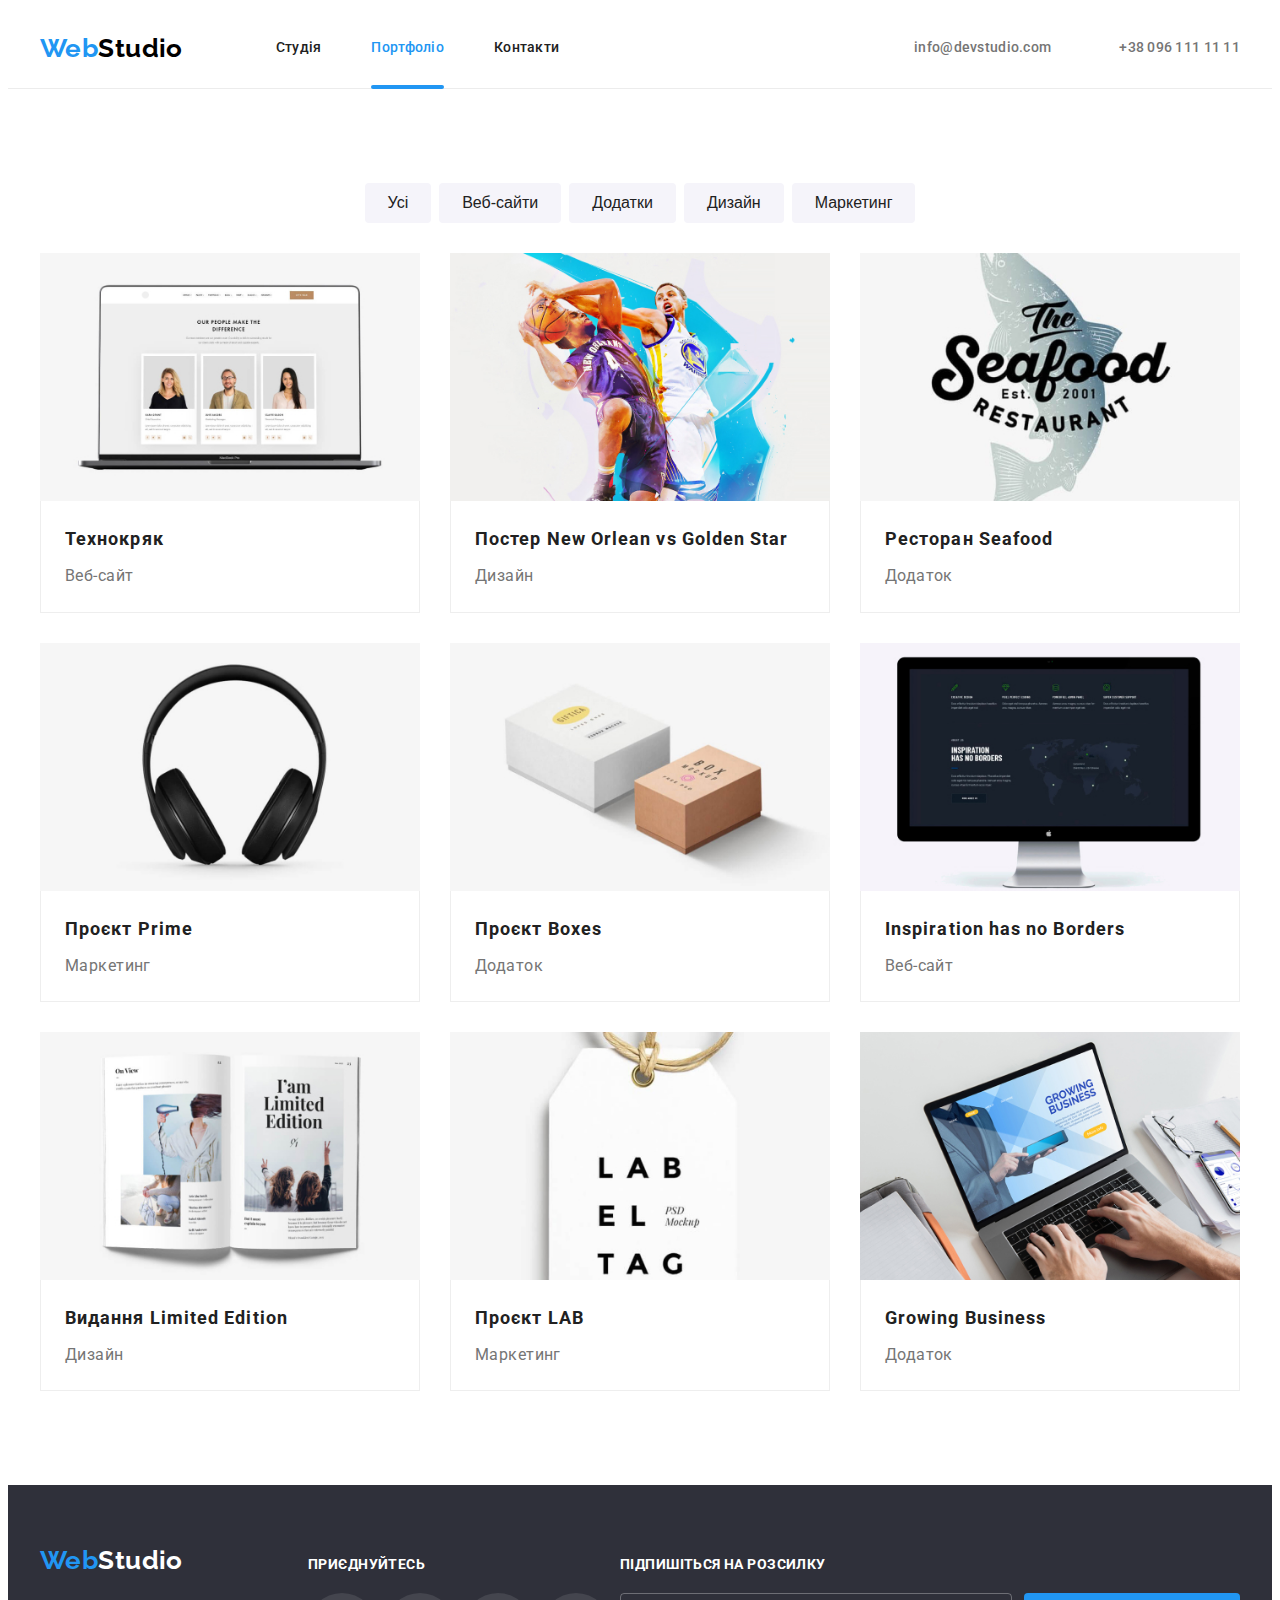
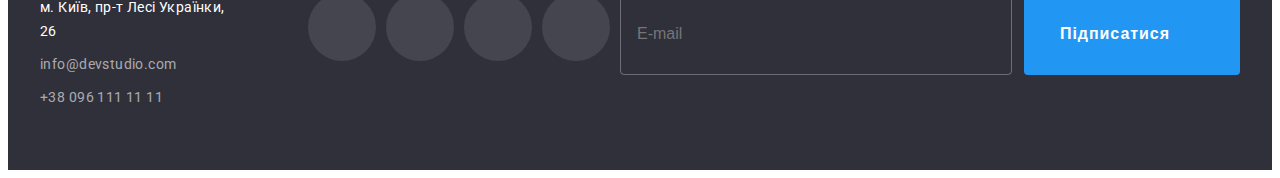
==== portfolio.html @ 8c6f10ed "09.12.22" ====
<!DOCTYPE html>
<html lang="uk">
<head>
    <meta charset="UTF-8">
    <meta http-equiv="X-UA-Compatible" content="IE=edge">
    <meta name="viewport" content="width=device-width, initial-scale=1.0">
    <title>Portfolio</title>
    <link href="https://fonts.googleapis.com/css2?family=Raleway:wght@700&family=Roboto:wght@400;500;700;900&display=swap" rel="stylesheet">
    <link rel="stylesheet" href="https://cdnjs.cloudflare.com/ajax/libs/modern-normalize/1.1.0/modern-normalize.min.css" integrity="sha512-wpPYUAdjBVSE4KJnH1VR1HeZfpl1ub8YT/NKx4PuQ5NmX2tKuGu6U/JRp5y+Y8XG2tV+wKQpNHVUX03MfMFn9Q==" crossorigin="anonymous" referrerpolicy="no-referrer"/>
    <link rel="stylesheet" href="./css/main.min.css">
</head>
<body>

    <!-- header -->

    <header class="page-header">
        <div class="container">
          <nav class="site-nav">
              <a href="./index.html" class="logo">Web<span class="logo--black">Studio</span></a>
              <button class="menu-button" 
              data-menu-button>
                  <svg
                  width="40"
                  height="40"
                  aria-label="Перемикач мобільного меню">
              
                      <use class="icon-close" href="./images/icons.svg#icon-menu-close"></use>
                      <use class="icon-menu" href="./images/icons.svg#icon-menu"></use>
                  </svg>
              </button>
              <div class="menu" data-menu>
                  <ul class="site-nav__list">
                      <li class="site-nav__item"><a href="./index.html" class="site-nav__link">Студія</a></li>
                      <li class="site-nav__item"><a href="./portfolio.html" class="site-nav__link site-nav__link--current">Портфоліо</a></li>
                      <li class="site-nav__item"><a href="" class="site-nav__link">Контакти</a></li>
                  </ul>
          
                  <ul class="contacts">
                      <li class="contacts__item">
                          <a href="tel:+380961111111" class="contacts__link contacts__link--tel">
                              <svg class="contacts__icon" width="10" height="16">
                                  <use href="./images/icons.svg#icon-smartphone"></use>
                              </svg>+38 096 111 11 11</a></li>
                      <li class="contacts__item">
                          <a href="mailto:info@devstudio.com" class="contacts__link contacts__link--smaller-font">
                              <svg class="contacts__icon" width="16" height="12">
                                  <use href="./images/icons.svg#icon-envelope"></use>
                          </svg>info@devstudio.com</a></li>
                  </ul>
      
                  <ul class="menu-socials">
                      <li class="menu-socials__item"><a href="" class="menu-socials__link">Instagram</a><span class="line">|</span></li>
                      <li class="menu-socials__item"><a href="" class="menu-socials__link">Twitter</a><span class="line">|</span></li>
                      <li class="menu-socials__item"><a href="" class="menu-socials__link">Facebook</a><span class="line">|</span></li>
                      <li class="menu-socials__item"><a href="" class="menu-socials__link">Linkedin</a></li>
                  </ul>
              </div>
          </nav>
        </div>
      </header>

     <main>

        <!-- portfolio -->

        <section class="section">

           <div class="container">
            <h1 class="section__title section__title--visually-hidden">Портфоліо</h1>

            <ul class="filter-button__list">
                <li class="filter-button__item"><button type="button" class="filter-button">Усі</button></li>
                <li class="filter-button__item"><button type="button" class="filter-button">Веб-сайти</button></li>
                <li class="filter-button__item"><button type="button" class="filter-button">Додатки</button></li>
                <li class="filter-button__item"><button type="button" class="filter-button">Дизайн</button></li>
                <li class="filter-button__item"><button type="button" class="filter-button">Маркетинг</button></li>
            </ul>

            <ul class="project">
                <li class="project__item">
                    <a href="" class="project__link">
                        <div class="project__thumb">
                            <img 
                            srcset="
                            ./images/Projects/img_354-1.jpg 354w, 
                            ./images/Projects/img_370-1.jpg 370w, 
                            ./images/Projects/img_450-1.jpg 450w, 
                            ./images/Projects/img_708-1.jpg 708w,
                            ./images/Projects/img_740-1.jpg 740w, 
                            ./images/Projects/img_900-1.jpg 900w"
                            src="./images/Projects/img_450-1.jpg" 
                            alt="Веб-сайт Технокряк" 
                            sizes="(min-width: 1200px) 33vw, (min-width: 768px) 50vw, 100vw">
                            <div class="project__overlay">
                                <p class="project__desk">Ресурс пропонує комплексні пропозиції з різним рівнем функціоналу та сервісів. Все це дозволить відвідувачу отримати вичерпні відомості про компанію чи приватну особу.
                                </p>
                            </div>
                        </div>                        
                        <div class="project__name">
                            <h2 class="project__title">Технокряк</h2>
                            <p class="project__text">Веб-сайт</p>
                        </div>
                    </a>                
                </li>
                <li class="project__item">
                    <a href="" class="project__link">
                        <div class="project__thumb">
                            <img srcset="
                            ./images/Projects/img_354-2.jpg 354w, 
                            ./images/Projects/img_370-2.jpg 370w, 
                            ./images/Projects/img_450-2.jpg 450w, 
                            ./images/Projects/img_708-2.jpg 708w,
                            ./images/Projects/img_740-2.jpg 740w, 
                            ./images/Projects/img_900-2.jpg 900w"
                            src="./images/Projects/img_450-2.jpg" 
                            alt="Постер New Orlean vs Golden Star" 
                            sizes="(min-width: 1200px) 33vw, (min-width: 768px) 50vw, 100vw">
                            <div class="project__overlay">
                                <p class="project__desk">Ресурс пропонує комплексні пропозиції з різним рівнем функціоналу та сервісів. Все це дозволить відвідувачу отримати вичерпні відомості про компанію чи приватну особу.
                                </p>
                            </div>
                        </div>
                        <div class="project__name">
                            <h2 class="project__title">Постер New Orlean vs Golden Star</h2>
                            <p class="project__text">Дизайн</p>
                        </div>
                    </a>                
                </li>    
                <li class="project__item">
                    <a href="" class="project__link">
                        <div class="project__thumb">
                            <img 
                            srcset="
                            ./images/Projects/img_354-3.jpg 354w, 
                            ./images/Projects/img_370-3.jpg 370w, 
                            ./images/Projects/img_450-3.jpg 450w, 
                            ./images/Projects/img_708-3.jpg 708w,
                            ./images/Projects/img_740-3.jpg 740w, 
                            ./images/Projects/img_900-3.jpg 900w"
                            src="./images/Projects/img_450-3.jpg" 
                            alt="Логотип ресторану Seafood"
                            sizes="(min-width: 1200px) 33vw, (min-width: 768px) 50vw, 100vw">
                            <div class="project__overlay">
                                <p class="project__desk">Ресурс пропонує комплексні пропозиції з різним рівнем функціоналу та сервісів. Все це дозволить відвідувачу отримати вичерпні відомості про компанію чи приватну особу.
                                </p>
                            </div>
                        </div>
                        <div class="project__name">
                            <h2 class="project__title">Ресторан Seafood</h2>
                            <p class="project__text">Додаток</p> 
                        </div>
                    </a>               
                </li>    
                <li class="project__item">
                    <a href="" class="project__link">
                        <div class="project__thumb">
                            <img srcset="
                            ./images/Projects/img_354-4.jpg 354w, 
                            ./images/Projects/img_370-4.jpg 370w, 
                            ./images/Projects/img_450-4.jpg 450w, 
                            ./images/Projects/img_708-4.jpg 708w,
                            ./images/Projects/img_740-4.jpg 740w, 
                            ./images/Projects/img_900-4.jpg 900w"
                            src="./images/Projects/img_450-4.jpg" 
                            alt="Навушники" 
                            sizes="(min-width: 1200px) 33vw, (min-width: 768px) 50vw, 100vw">
                            <div class="project__overlay">
                                <p class="project__desk">Ресурс пропонує комплексні пропозиції з різним рівнем функціоналу та сервісів. Все це дозволить відвідувачу отримати вичерпні відомості про компанію чи приватну особу.
                                </p>
                            </div>
                        </div>
                        <div class="project__name">
                            <h2 class="project__title">Проєкт Prime</h2>
                            <p class="project__text">Маркетинг</p> 
                        </div> 
                    </a>              
                </li>    
                <li class="project__item">
                    <a href="" class="project__link">
                        <div class="project__thumb">
                            <img srcset="
                            ./images/Projects/img_354-5.jpg 354w, 
                            ./images/Projects/img_370-5.jpg 370w, 
                            ./images/Projects/img_450-5.jpg 450w, 
                            ./images/Projects/img_708-5.jpg 708w,
                            ./images/Projects/img_740-5.jpg 740w, 
                            ./images/Projects/img_900-5.jpg 900w"
                            src="./images/Projects/img_450-5.jpg" 
                            alt="Коробки" 
                            sizes="(min-width: 1200px) 33vw, (min-width: 768px) 50vw, 100vw">
                            <div class="project__overlay">
                                <p class="project__desk">Ресурс пропонує комплексні пропозиції з різним рівнем функціоналу та сервісів. Все це дозволить відвідувачу отримати вичерпні відомості про компанію чи приватну особу.
                                </p>
                            </div>
                        </div>
                        <div class="project__name">
                            <h2 class="project__title">Проєкт Boxes</h2>
                            <p class="project__text">Додаток</p>
                        </div>
                    </a>                
                </li>    
                <li class="project__item">
                    <a href="" class="project__link">
                        <div class="project__thumb">
                            <img srcset="
                            ./images/Projects/img_354-6.jpg 354w, 
                            ./images/Projects/img_370-6.jpg 370w, 
                            ./images/Projects/img_450-6.jpg 450w, 
                            ./images/Projects/img_708-6.jpg 708w,
                            ./images/Projects/img_740-6.jpg 740w, 
                            ./images/Projects/img_900-6.jpg 900w"
                            src="./images/Projects/img_450-6.jpg" 
                            alt="Веб-сайт Inspiration has no Borders" 
                            sizes="(min-width: 1200px) 33vw, (min-width: 768px) 50vw, 100vw">
                            <div class="project__overlay">
                                <p class="project__desk">Ресурс пропонує комплексні пропозиції з різним рівнем функціоналу та сервісів. Все це дозволить відвідувачу отримати вичерпні відомості про компанію чи приватну особу.
                                </p>
                            </div>
                        </div>
                        <div class="project__name">
                            <h2 class="project__title">Inspiration has no Borders</h2>
                            <p class="project__text">Веб-сайт</p>
                        </div>
                    </a>                
                </li>    
                <li class="project__item">
                    <a href="" class="project__link">
                        <div class="project__thumb">
                            <img srcset="
                            ./images/Projects/img_354-7.jpg 354w, 
                            ./images/Projects/img_370-7.jpg 370w, 
                            ./images/Projects/img_450-7.jpg 450w, 
                            ./images/Projects/img_708-7.jpg 708w,
                            ./images/Projects/img_740-7.jpg 740w, 
                            ./images/Projects/img_900-7.jpg 900w"
                            src="./images/Projects/img_450-7.jpg" 
                            alt="Відкритий журнал" 
                            sizes="(min-width: 1200px) 33vw, (min-width: 768px) 50vw, 100vw">
                            <div class="project__overlay">
                                <p class="project__desk">Ресурс пропонує комплексні пропозиції з різним рівнем функціоналу та сервісів. Все це дозволить відвідувачу отримати вичерпні відомості про компанію чи приватну особу.
                                </p>
                            </div>
                        </div>
                        <div class="project__name">
                            <h2 class="project__title">Видання Limited Edition</h2>
                            <p class="project__text">Дизайн</p> 
                        </div>
                    </a>               
                </li>    
                <li class="project__item">
                    <a href="" class="project__link">
                        <div class="project__thumb">
                            <img srcset="
                            ./images/Projects/img_354-8.jpg 354w, 
                            ./images/Projects/img_370-8.jpg 370w, 
                            ./images/Projects/img_450-8.jpg 450w, 
                            ./images/Projects/img_708-8.jpg 708w,
                            ./images/Projects/img_740-8.jpg 740w, 
                            ./images/Projects/img_900-8.jpg 900w"
                            src="./images/Projects/img_450-8.jpg" 
                            alt="Проєкт LAB" 
                            sizes="(min-width: 1200px) 33vw, (min-width: 768px) 50vw, 100vw">
                            <div class="project__overlay">
                                <p class="project__desk">Ресурс пропонує комплексні пропозиції з різним рівнем функціоналу та сервісів. Все це дозволить відвідувачу отримати вичерпні відомості про компанію чи приватну особу.
                                </p>
                            </div>
                        </div>
                        <div class="project__name">
                            <h2 class="project__title">Проєкт LAB</h2>
                            <p class="project__text">Маркетинг</p> 
                        </div>
                    </a>                
                </li>    
                <li class="project__item">
                    <a href="" class="project__link">
                        <div class="project__thumb">
                            <img srcset="
                            ./images/Projects/img_354-9.jpg 354w, 
                            ./images/Projects/img_370-9.jpg 370w, 
                            ./images/Projects/img_450-9.jpg 450w, 
                            ./images/Projects/img_708-9.jpg 708w,
                            ./images/Projects/img_740-9.jpg 740w, 
                            ./images/Projects/img_900-9.jpg 900w"
                            src="./images/Projects/img_450-9.jpg" 
                            alt="Додаток Growing Business" 
                            sizes="(min-width: 1200px) 33vw, (min-width: 768px) 50vw, 100vw">
                            <div class="project__overlay">
                                <p class="project__desk">Ресурс пропонує комплексні пропозиції з різним рівнем функціоналу та сервісів. Все це дозволить відвідувачу отримати вичерпні відомості про компанію чи приватну особу.
                                </p>
                            </div>
                        </div>
                        <div class="project__name">
                            <h2 class="project__title">Growing Business</h2>
                            <p class="project__text">Додаток</p>
                        </div>
                    </a>                
                </li>        
                </ul>
           </div>

        </section>

     </main>

     <!-- footer -->

     <footer class="page-footer">
        <div class="container container__footer">
       <div class="page-footer__wrap">
        <div>
            <a href="./index.html" class="logo">Web<span class="logo--white">Studio</span></a>
            <address class="address">
                <ul>
                    <li><a 
                        href="https://goo.gl/maps/H3xWFZDihMZvuxgB9" class="address__link"
                        target="_blank"
                        rel="noopener nofollow noreferrer">
                        м. Київ, пр-т Лесі Українки, 26</a></li>
                    <li><a href="mailto:info@devstudio.com" class="address__link address__link--transparent">info@devstudio.com</a></li>
                    <li><a href="tel:+380961111111" class="address__link address__link--transparent">+38 096 111 11 11</a></li>
                </ul>
            </address>
        </div>
    
       <div class="footer-socials">
        <p class="footer-socials__slogan">ПРИЄДНУЙТEСЬ</p>
        <ul class="footer-socials__list">
            <li>
                <a href="" class="socials__link socials__link--footer">
                    <svg width="20" height="20">
                        <use href="./images/icons.svg#icon-instagram"></use>
                    </svg>
                </a>
            </li>
            <li>
                <a href="" class="socials__link socials__link--footer">
                    <svg width="20" height="20">
                        <use href="./images/icons.svg#icon-twitter"></use>
                    </svg>
                </a>
            </li>
            <li>
                <a href="" class="socials__link socials__link--footer">
                    <svg width="20" height="20">
                        <use href="./images/icons.svg#icon-facebook"></use>
                    </svg>
                </a>
            </li>
            <li>
                <a href="" class="socials__link socials__link--footer">
                    <svg width="20" height="20">
                        <use href="./images/icons.svg#icon-linkedin"></use>
                    </svg>
                </a>
            </li>
        </ul>
       </div>
       </div>
    
       <form class="footer-form">
        <p class="footer-form__slogan">ПІДПИШІТЬСЯ НА РОЗСИЛКУ</p>
        <div class="footer-form__field">
            <input class="footer-form__input" 
            type="email" 
            name="mail" 
            placeholder="E-mail"
            aria-label="Your e-mail">
        <button type="submit" class="button">Підписатися
            <svg class="button__icon" width="24" height="24">
                <use href="./images/icons.svg#icon-send"></use>
            </svg>
        </button>
        </div>
       </form>
        </div>
    </footer>
    
</body>
</html>
---- css/main.min.css ----
body{background-color:var(--white);color:#757575;font-family:Roboto,sans-serif;font-size:14px;letter-spacing:.03em}ul{list-style:none;margin:0;padding:0}a{text-decoration:none}img{display:block;max-width:100%;height:auto}p{margin-top:0;margin-bottom:0}.page-header{position:relative;background-color:#fff;border-bottom:1px solid #ececec}.logo{color:#2196f3;font-family:Raleway,sans-serif;font-weight:700;font-size:24px;line-height:1.17;padding-top:16px;padding-bottom:16px}@media screen and (min-width: 1200px){.logo{font-size:26px;line-height:1.19}}.logo--black{color:#000}.menu-button{position:absolute;top:10px;right:10px;display:-webkit-inline-box;display:-ms-inline-flexbox;display:inline-flex;margin:0;padding:0;border:none;background-color:rgba(0,0,0,0);-webkit-transition:fill 250ms cubic-bezier(0.4, 0, 0.2, 1),background-color 250ms cubic-bezier(0.4, 0, 0.2, 1),border 250ms cubic-bezier(0.4, 0, 0.2, 1);transition:fill 250ms cubic-bezier(0.4, 0, 0.2, 1),background-color 250ms cubic-bezier(0.4, 0, 0.2, 1),border 250ms cubic-bezier(0.4, 0, 0.2, 1)}@media screen and (min-width: 768px){.menu-button{display:none}}.menu-button .icon-close{display:none}.menu-button.is-open .icon-close{display:block}.menu-button.is-open .icon-menu{display:none}.menu-button:hover .icon-close{fill:#2196f3}@media screen and (max-width: 767px){.menu{display:none;position:absolute;top:0;left:0;width:100%;height:100vh;padding:32px 15px;background-color:#fff}.menu.is-open{display:-webkit-box;display:-ms-flexbox;display:flex;-webkit-box-orient:vertical;-webkit-box-direction:normal;-ms-flex-direction:column;flex-direction:column}}@media screen and (min-width: 768px){.menu{display:-webkit-box;display:-ms-flexbox;display:flex;-webkit-box-flex:2;-ms-flex-positive:2;flex-grow:2;margin-left:88px}}@media screen and (min-width: 1200px){.menu{margin-left:93px}}.site-nav{display:-webkit-box;display:-ms-flexbox;display:flex;-webkit-box-align:center;-ms-flex-align:center;align-items:center}@media screen and (max-width: 767px){.site-nav__list{margin-bottom:auto}}@media screen and (min-width: 768px){.site-nav__list{display:-webkit-box;display:-ms-flexbox;display:flex;-webkit-box-pack:justify;-ms-flex-pack:justify;justify-content:space-between}}@media screen and (min-width: 768px){.site-nav__item:not(:first-child){margin-left:50px}}.site-nav__link{display:block;padding-top:16px;padding-bottom:16px;color:#212121;font-weight:500;letter-spacing:.02em;-webkit-transition:color 250ms cubic-bezier(0.4, 0, 0.2, 1);transition:color 250ms cubic-bezier(0.4, 0, 0.2, 1)}.site-nav__link:hover,.site-nav__link:focus{color:#2196f3}.site-nav__link--current{color:#2196f3}@media screen and (max-width: 767px){.site-nav__link{font-size:40px;line-height:1.18}}@media screen and (min-width: 768px){.site-nav__link{font-size:14;line-height:1.14;padding-top:32px;padding-bottom:32px}}@media screen and (min-width: 768px){.site-nav__link--current{position:relative}.site-nav__link--current::after{content:" ";position:absolute;width:100%;height:4px;border-radius:2px;left:0;bottom:-1px;background:#2196f3}}@media screen and (max-width: 767px){.contacts{margin-top:auto;margin-bottom:32px}}@media screen and (min-width: 768px){.contacts{display:-webkit-box;display:-ms-flexbox;display:flex;-webkit-box-orient:vertical;-webkit-box-direction:reverse;-ms-flex-direction:column-reverse;flex-direction:column-reverse;-webkit-box-pack:center;-ms-flex-pack:center;justify-content:center;margin-left:96px}}@media screen and (min-width: 1200px){.contacts{-webkit-box-orient:horizontal;-webkit-box-direction:reverse;-ms-flex-direction:row-reverse;flex-direction:row-reverse;margin-left:auto}}@media screen and (min-width: 1200px){.contacts__item{margin-left:50px}}.contacts__link{display:block;color:#757575;font-weight:500;letter-spacing:.02em;-webkit-transition:color 250ms cubic-bezier(0.4, 0, 0.2, 1);transition:color 250ms cubic-bezier(0.4, 0, 0.2, 1)}@media screen and (max-width: 767px){.contacts__link{font-size:34px;line-height:1.18;padding-top:16px;padding-bottom:16px}.contacts__link--smaller-font{font-size:24px;line-height:1.17}.contacts__link--tel{color:#2196f3}}@media screen and (min-width: 768px){.contacts__link{font-size:12px;line-height:1.17;padding-top:5px;padding-bottom:5px}}@media screen and (min-width: 1200px){.contacts__link{font-size:14px;line-height:1.14;padding-top:32px;padding-bottom:32px}}.contacts__icon{display:none}@media screen and (min-width: 768px){.contacts__icon{display:inline-block;vertical-align:middle;margin-right:8px;fill:currentColor}}.menu-socials{display:-webkit-box;display:-ms-flexbox;display:flex}@media screen and (min-width: 768px){.menu-socials{display:none}}.menu-socials__link{font-weight:500;font-size:18px;line-height:1.22;letter-spacing:.02;color:#2196f3;padding-top:16px;padding-bottom:16px}.line{color:#2196f3;margin-left:10px;margin-right:10px}.container{margin-left:auto;margin-right:auto;padding-left:15px;padding-right:15px}@media screen and (min-width: 480px){.container{width:480px}}@media screen and (min-width: 768px){.container{width:768px}}@media screen and (min-width: 1200px){.container{width:1200px}}.hero{display:-webkit-box;display:-ms-flexbox;display:flex;-webkit-box-pack:center;-ms-flex-pack:center;justify-content:center;-webkit-box-align:center;-ms-flex-align:center;align-items:center;text-align:center;margin-left:auto;margin-right:auto;background-color:#c4c4c4;max-width:480px;height:400px;background-image:-webkit-gradient(linear, left top, right top, from(rgba(47, 48, 58, 0.4)), to(rgba(47, 48, 58, 0.4))),url("../../images/Hero/img_480.jpg");background-image:linear-gradient(to right, rgba(47, 48, 58, 0.4), rgba(47, 48, 58, 0.4)),url("../../images/Hero/img_480.jpg");background-repeat:no-repeat;background-position:center;background-size:cover}@media(min-device-pixel-ratio: 2),(-webkit-min-device-pixel-ratio: 2),(min-resolution: 192dpi),(min-resolution: 2dppx){.hero{background-image:-webkit-gradient(linear, left top, right top, from(rgba(47, 48, 58, 0.4)), to(rgba(47, 48, 58, 0.4))),url("../../images/Hero/img_960.jpg");background-image:linear-gradient(to right, rgba(47, 48, 58, 0.4), rgba(47, 48, 58, 0.4)),url("../../images/Hero/img_960.jpg")}}@media screen and (min-width: 768px){.hero{max-width:768px;height:400px;background-image:-webkit-gradient(linear, left top, right top, from(rgba(47, 48, 58, 0.4)), to(rgba(47, 48, 58, 0.4))),url("../../images/Hero/img_768.jpg");background-image:linear-gradient(to right, rgba(47, 48, 58, 0.4), rgba(47, 48, 58, 0.4)),url("../../images/Hero/img_768.jpg")}}@media screen and (min-width: 768px)and (min-device-pixel-ratio: 2),screen and (min-width: 768px)and (-webkit-min-device-pixel-ratio: 2),screen and (min-width: 768px)and (min-resolution: 192dpi),screen and (min-width: 768px)and (min-resolution: 2dppx){.hero{background-image:-webkit-gradient(linear, left top, right top, from(rgba(47, 48, 58, 0.4)), to(rgba(47, 48, 58, 0.4))),url("../../images/Hero/img_1536.jpg");background-image:linear-gradient(to right, rgba(47, 48, 58, 0.4), rgba(47, 48, 58, 0.4)),url("../../images/Hero/img_1536.jpg")}}@media screen and (min-width: 1200px){.hero{max-width:1600px;height:400px;background-image:-webkit-gradient(linear, left top, right top, from(rgba(47, 48, 58, 0.4)), to(rgba(47, 48, 58, 0.4))),url("../../images/Hero/img_1600.jpg");background-image:linear-gradient(to right, rgba(47, 48, 58, 0.4), rgba(47, 48, 58, 0.4)),url("../../images/Hero/img_1600.jpg")}}@media screen and (min-width: 1200px)and (min-device-pixel-ratio: 2),screen and (min-width: 1200px)and (-webkit-min-device-pixel-ratio: 2),screen and (min-width: 1200px)and (min-resolution: 192dpi),screen and (min-width: 1200px)and (min-resolution: 2dppx){.hero{background-image:-webkit-gradient(linear, left top, right top, from(rgba(47, 48, 58, 0.4)), to(rgba(47, 48, 58, 0.4))),url("../../images/Hero/img_3200.jpg");background-image:linear-gradient(to right, rgba(47, 48, 58, 0.4), rgba(47, 48, 58, 0.4)),url("../../images/Hero/img_3200.jpg")}}.hero__title{margin-top:0;margin-bottom:30px;color:#fff;font-weight:900;font-size:26px;line-height:1.62;letter-spacing:.06em;text-transform:uppercase}@media screen and (min-width: 1200px){.hero__title{font-size:44px;line-height:1.36}}.section{padding-top:60px;padding-bottom:60px}@media screen and (min-width: 1200px){.section{padding-top:94px;padding-bottom:94px}}.section__title{margin-top:0;margin-bottom:30px;text-align:center;color:#212121;font-weight:700;font-size:28px;line-height:1.17}@media screen and (min-width: 1200px){.section__title{margin-bottom:50px;font-size:36px}}.section__title--visually-hidden{position:absolute;white-space:nowrap;width:1px;height:1px;overflow:hidden;border:0;padding:0;clip:rect(0 0 0 0);-webkit-clip-path:inset(50%);clip-path:inset(50%);margin:-1px}@media screen and (min-width: 768px){.features{display:-webkit-box;display:-ms-flexbox;display:flex;-ms-flex-wrap:wrap;flex-wrap:wrap;margin:-15px}}@media screen and (min-width: 1200px){.features{-ms-flex-wrap:nowrap;flex-wrap:nowrap}}@media screen and (min-width: 768px){.features__item{margin:15px;-ms-flex-preferred-size:calc((100% - 60px)/2);flex-basis:calc((100% - 60px)/2)}}@media screen and (max-width: 767px){.features__item:not(:last-child){margin-bottom:30px}}.features__icon{display:-webkit-box;display:-ms-flexbox;display:flex;-webkit-box-pack:center;-ms-flex-pack:center;justify-content:center;-webkit-box-align:center;-ms-flex-align:center;align-items:center;max-width:450px;height:120px;border-radius:4px;margin-bottom:30px;background-color:#f5f4fa}@media screen and (min-width: 768px){.features__icon{max-width:354px}}@media screen and (min-width: 1200px){.features__icon{max-width:270px}}.features__title{margin-top:0;margin-bottom:10px;color:#212121;font-size:14px;font-weight:700;line-height:1.14}@media screen and (max-width: 767px){.features__title{text-align:center}}.features__text{line-height:1.71}.section--no-padding{padding-top:0}@media screen and (max-width: 1199px){.section--no-padding{display:none}}.work{display:-webkit-box;display:-ms-flexbox;display:flex;-webkit-box-pack:justify;-ms-flex-pack:justify;justify-content:space-between}.work__item{position:relative;width:370px}.work__description{position:absolute;left:0;bottom:0;display:-webkit-box;display:-ms-flexbox;display:flex;-webkit-box-pack:center;-ms-flex-pack:center;justify-content:center;-webkit-box-align:center;-ms-flex-align:center;align-items:center;width:100%;height:70px;font-weight:700;color:#fff;background-color:rgba(47,48,58,.8)}.section--bgc-change{background-color:#f5f4fa}@media screen and (min-width: 768px){.team{display:-webkit-box;display:-ms-flexbox;display:flex;-ms-flex-wrap:wrap;flex-wrap:wrap;margin:-15px}}.team__item{background-color:#fff;-webkit-box-shadow:0px 1px 3px rgba(0,0,0,.12),0px 1px 1px rgba(0,0,0,.14),0px 2px 1px rgba(0,0,0,.2);box-shadow:0px 1px 3px rgba(0,0,0,.12),0px 1px 1px rgba(0,0,0,.14),0px 2px 1px rgba(0,0,0,.2);border-radius:0px 0px 4px 4px;text-align:center}@media screen and (max-width: 767px){.team__item:not(:last-child){margin-bottom:30px}}@media screen and (min-width: 768px){.team__item{margin:15px;-ms-flex-preferred-size:calc((100% - 60px)/2);flex-basis:calc((100% - 60px)/2)}}@media screen and (min-width: 1200px){.team__item{-ms-flex-preferred-size:calc((100% - 120px)/4);flex-basis:calc((100% - 120px)/4)}}.team__info{padding-left:32px;padding-right:32px;padding-top:30px;padding-bottom:30px}.team__name{margin-top:0;margin-bottom:10px;color:#212121;font-weight:500;font-size:16px;line-height:1.19}.team__position{margin-bottom:16px;font-size:16px;line-height:1.19}.socials{display:-webkit-box;display:-ms-flexbox;display:flex;-webkit-box-pack:center;-ms-flex-pack:center;justify-content:center}.socials__link{display:-webkit-box;display:-ms-flexbox;display:flex;-webkit-box-pack:center;-ms-flex-pack:center;justify-content:center;-webkit-box-align:center;-ms-flex-align:center;align-items:center;padding:12px;width:44px;height:44px;border-radius:50%;color:#afb1b8;-webkit-transition:background-color 250ms cubic-bezier(0.4, 0, 0.2, 1),color 250ms cubic-bezier(0.4, 0, 0.2, 1);transition:background-color 250ms cubic-bezier(0.4, 0, 0.2, 1),color 250ms cubic-bezier(0.4, 0, 0.2, 1)}.socials__link:hover,.socials__link:focus{background-color:#2196f3;color:#fff}.socials__icon{fill:currentColor}.clients{display:-webkit-box;display:-ms-flexbox;display:flex;-ms-flex-wrap:wrap;flex-wrap:wrap;margin:-15px}.clients__item{margin:15px;width:calc((100% - 60px)/2);height:92px}@media screen and (min-width: 768px){.clients__item{width:calc((100% - 90px)/3)}}@media screen and (min-width: 1200px){.clients__item{width:170px}}.clients__link{display:-webkit-box;display:-ms-flexbox;display:flex;-webkit-box-pack:center;-ms-flex-pack:center;justify-content:center;-webkit-box-align:center;-ms-flex-align:center;align-items:center;width:100%;height:100%;border:1px solid #afb1b8;border-radius:4px;fill:#afb1b8;-webkit-transition:fill 250ms cubic-bezier(0.4, 0, 0.2, 1),border 250ms cubic-bezier(0.4, 0, 0.2, 1);transition:fill 250ms cubic-bezier(0.4, 0, 0.2, 1),border 250ms cubic-bezier(0.4, 0, 0.2, 1)}.clients__link:hover,.clients__link:focus{fill:#2196f3;border:1px solid #2196f3}@media screen and (min-width: 768px){.project{display:-webkit-box;display:-ms-flexbox;display:flex;-ms-flex-wrap:wrap;flex-wrap:wrap;margin:-15px}}@media screen and (max-width: 767px){.project__item:not(:last-child){margin-bottom:30px}}@media screen and (min-width: 768px){.project__item{margin:15px;-ms-flex-preferred-size:calc((100% - 60px)/2);flex-basis:calc((100% - 60px)/2)}}@media screen and (min-width: 1200px){.project__item{-ms-flex-preferred-size:calc((100% - 90px)/3);flex-basis:calc((100% - 90px)/3)}}.project .project__item:hover{-webkit-box-shadow:0px 1px 1px rgba(0,0,0,.12),0px 4px 4px rgba(0,0,0,.06),1px 4px 6px rgba(0,0,0,.16);box-shadow:0px 1px 1px rgba(0,0,0,.12),0px 4px 4px rgba(0,0,0,.06),1px 4px 6px rgba(0,0,0,.16)}.project__link{display:-webkit-box;display:-ms-flexbox;display:flex;-webkit-box-orient:vertical;-webkit-box-direction:normal;-ms-flex-direction:column;flex-direction:column;height:100%;margin-top:0;margin-bottom:0}.project__thumb{position:relative;overflow:hidden}.project__overlay{position:absolute;top:0;left:0;width:100%;height:100%;background-color:rgba(33,150,243,.9);display:-webkit-box;display:-ms-flexbox;display:flex;padding:50px 24px;-webkit-transform:translateY(100%);transform:translateY(100%);-webkit-transition:-webkit-transform 250ms cubic-bezier(0.4, 0, 0.2, 1);transition:-webkit-transform 250ms cubic-bezier(0.4, 0, 0.2, 1);transition:transform 250ms cubic-bezier(0.4, 0, 0.2, 1);transition:transform 250ms cubic-bezier(0.4, 0, 0.2, 1), -webkit-transform 250ms cubic-bezier(0.4, 0, 0.2, 1)}.project__link:hover .project__overlay,.project__link:focus .project__overlay{-webkit-transform:translateY(0);transform:translateY(0)}.project__desk{position:absolute;width:calc(100% - 48px);top:50%;left:50%;-webkit-transform:translate(-50%, -50%);transform:translate(-50%, -50%);display:-webkit-box;display:-ms-flexbox;display:flex;-webkit-box-align:center;-ms-flex-align:center;align-items:center;color:#fff;font-size:18px;line-height:1.56}.project__name{-webkit-box-flex:1;-ms-flex-positive:1;flex-grow:1;padding-top:20px;padding-bottom:20px;padding-left:24px;padding-right:24px;background:#fff;border-left:1px solid #eee;border-right:1px solid #eee;border-bottom:1px solid #eee}.project__title{margin-top:0;margin-bottom:4px;color:#212121;font-weight:700;font-size:18px;line-height:2;letter-spacing:.06em}.project__text{margin-top:0;margin-bottom:0;color:#757575;font-weight:400;font-size:16px;line-height:1.88}.button{display:-webkit-box;display:-ms-flexbox;display:flex;-webkit-box-pack:center;-ms-flex-pack:center;justify-content:center;-webkit-box-align:center;-ms-flex-align:center;align-items:center;padding-top:10px;padding-bottom:10px;margin-left:auto;margin-right:auto;border:1px solid rgba(0,0,0,0);border-radius:4px;min-width:216px;color:#fff;background-color:#2196f3;font-weight:700;font-size:16px;line-height:1.88;letter-spacing:.06em;-webkit-transition:background-color 250ms cubic-bezier(0.4, 0, 0.2, 1);transition:background-color 250ms cubic-bezier(0.4, 0, 0.2, 1)}.button:hover,.button:focus{background-color:#188ce8}.filter-button__list{display:-webkit-box;display:-ms-flexbox;display:flex;-webkit-box-pack:center;-ms-flex-pack:center;justify-content:center;margin-bottom:30px}@media screen and (max-width: 767px){.filter-button__list{-ms-flex-wrap:wrap;flex-wrap:wrap;-webkit-box-pack:start;-ms-flex-pack:start;justify-content:flex-start;row-gap:15px}}.filter-button__item:not(:last-child){margin-right:8px}.filter-button{display:inline-block;border:1px solid rgba(0,0,0,0);border-radius:4px;padding:6px 22px;text-align:center;color:#212121;background-color:#f5f4fa;font-weight:500;font-size:16px;line-height:1.62;-webkit-transition:color 250ms cubic-bezier(0.4, 0, 0.2, 1),background-color 250ms cubic-bezier(0.4, 0, 0.2, 1),-webkit-box-shadow 250ms cubic-bezier(0.4, 0, 0.2, 1);transition:color 250ms cubic-bezier(0.4, 0, 0.2, 1),background-color 250ms cubic-bezier(0.4, 0, 0.2, 1),-webkit-box-shadow 250ms cubic-bezier(0.4, 0, 0.2, 1);transition:box-shadow 250ms cubic-bezier(0.4, 0, 0.2, 1),color 250ms cubic-bezier(0.4, 0, 0.2, 1),background-color 250ms cubic-bezier(0.4, 0, 0.2, 1);transition:box-shadow 250ms cubic-bezier(0.4, 0, 0.2, 1),color 250ms cubic-bezier(0.4, 0, 0.2, 1),background-color 250ms cubic-bezier(0.4, 0, 0.2, 1),-webkit-box-shadow 250ms cubic-bezier(0.4, 0, 0.2, 1)}.filter-button:hover,.filter-button:focus{-webkit-box-shadow:0px 3px 1px rgba(0,0,0,.1),0px 1px 2px rgba(0,0,0,.08),0px 2px 2px rgba(0,0,0,.12);box-shadow:0px 3px 1px rgba(0,0,0,.1),0px 1px 2px rgba(0,0,0,.08),0px 2px 2px rgba(0,0,0,.12);color:#fff;background-color:#2196f3}.button,.filter-button,.button-close{cursor:pointer}.page-footer{background-color:#2f303a;padding-top:60px;padding-bottom:60px}@media screen and (max-width: 1199px){.page-footer{text-align:center}}@media screen and (min-width: 1200px){.container__footer{display:-webkit-box;display:-ms-flexbox;display:flex;-webkit-box-pack:justify;-ms-flex-pack:justify;justify-content:space-between;-webkit-box-align:baseline;-ms-flex-align:baseline;align-items:baseline}}@media screen and (min-width: 768px){.page-footer__wrap{display:-webkit-box;display:-ms-flexbox;display:flex;-ms-flex-pack:distribute;justify-content:space-around;-webkit-box-align:baseline;-ms-flex-align:baseline;align-items:baseline;margin-top:0}}.logo--white{color:#fff}.address{margin-top:20px}.address__link{display:inline-block;color:#fff;font-style:normal;font-weight:400;line-height:1.71;-webkit-transition:color 250ms cubic-bezier(0.4, 0, 0.2, 1);transition:color 250ms cubic-bezier(0.4, 0, 0.2, 1)}.address__link:hover,.address__link:focus{color:#2196f3}.address__link--transparent{margin-top:9px;color:rgba(255,255,255,.6)}@media screen and (max-width: 767px){.footer-socials{margin-top:60px}}@media screen and (min-width: 1200px){.footer-socials{margin-left:70px}}.footer-socials__slogan{margin-top:0;margin-bottom:0;color:#fff;font-weight:700;line-height:1.14}.footer-socials__list{display:-webkit-box;display:-ms-flexbox;display:flex;-webkit-box-pack:center;-ms-flex-pack:center;justify-content:center;margin-top:20px}.socials__link--footer{margin-right:10px;background-color:rgba(255,255,255,.1);fill:#fff}.socials__link--footer:hover,.socials__link--footer:focus{background-color:#2196f3}@media screen and (max-width: 1199px){.footer-form{margin-top:60px}}.footer-form__slogan{margin-top:0;margin-bottom:0;color:#fff;font-weight:700;line-height:1.14}.footer-form__field{margin-top:20px}@media screen and (min-width: 1200px){.footer-form__field{display:-webkit-box;display:-ms-flexbox;display:flex}}.footer-form__input{display:inline-block;width:100%;height:50px;padding:15px 16px;background-color:inherit;color:rgba(255,255,255,.6);font-size:16px;border:1px solid rgba(255,255,255,.3);border-radius:4px;-webkit-transition:border-color 250ms cubic-bezier(0.4, 0, 0.2, 1);transition:border-color 250ms cubic-bezier(0.4, 0, 0.2, 1)}.footer-form__input:focus{border-color:#2196f3}@media screen and (min-width: 768px){.footer-form__input{width:450px}}@media screen and (max-width: 1199px){.footer-form__input{margin-bottom:20px}}@media screen and (min-width: 1200px){.footer-form__input{width:358px;margin-right:12px}}.button__icon{fill:#fff;margin-left:10px}.backdrop{position:fixed;top:0;left:0;width:100%;height:100%;padding:94px 15px;background-color:rgba(0,0,0,.2);overflow-y:scroll;opacity:1;-webkit-transition:opacity 250ms cubic-bezier(0.4, 0, 0.2, 1);transition:opacity 250ms cubic-bezier(0.4, 0, 0.2, 1)}.backdrop.is-hidden{opacity:0;pointer-events:none}.backdrop.is-hidden .modal{-webkit-transform:translate(-50%, -50%) scale(0.9);transform:translate(-50%, -50%) scale(0.9)}.modal{margin-left:auto;margin-right:auto;max-width:450px;max-height:609px;border-radius:4px;background-color:#fff;-webkit-box-shadow:0px 1px 3px rgba(0,0,0,.12),0px 1px 1px rgba(0,0,0,.14),0px 2px 1px rgba(0,0,0,.2);box-shadow:0px 1px 3px rgba(0,0,0,.12),0px 1px 1px rgba(0,0,0,.14),0px 2px 1px rgba(0,0,0,.2);-webkit-transform:scale(1);transform:scale(1);-webkit-transition:-webkit-transform 250ms cubic-bezier(0.4, 0, 0.2, 1);transition:-webkit-transform 250ms cubic-bezier(0.4, 0, 0.2, 1);transition:transform 250ms cubic-bezier(0.4, 0, 0.2, 1);transition:transform 250ms cubic-bezier(0.4, 0, 0.2, 1), -webkit-transform 250ms cubic-bezier(0.4, 0, 0.2, 1)}@media screen and (min-width: 768px){.modal{position:absolute;width:450px;height:609px;top:50%;left:50%;-webkit-transform:translate(-50%, -50%) scale(1);transform:translate(-50%, -50%) scale(1)}}@media screen and (min-width: 1200px){.modal{min-width:528px;min-height:581px}}.button-close{position:absolute;top:8px;right:8px;display:-webkit-box;display:-ms-flexbox;display:flex;-webkit-box-pack:center;-ms-flex-pack:center;justify-content:center;-webkit-box-align:center;-ms-flex-align:center;align-items:center;width:30px;height:30px;padding:0;background-color:#fff;border:1px solid rgba(0,0,0,.1);border-radius:50%;-webkit-transition:fill 250ms cubic-bezier(0.4, 0, 0.2, 1),background-color 250ms cubic-bezier(0.4, 0, 0.2, 1),border 250ms cubic-bezier(0.4, 0, 0.2, 1);transition:fill 250ms cubic-bezier(0.4, 0, 0.2, 1),background-color 250ms cubic-bezier(0.4, 0, 0.2, 1),border 250ms cubic-bezier(0.4, 0, 0.2, 1)}.button-close:hover{fill:#2196f3}.form{margin-left:auto;margin-right:auto;padding:40px}@media screen and (min-width: 1200px){.form{min-width:528px}}.form__slogan{display:block;text-align:center;margin-bottom:12px;color:#212121;font-size:20px;line-height:1.15;letter-spacing:.03em}.form__field{position:relative;display:-webkit-box;display:-ms-flexbox;display:flex;-webkit-box-orient:vertical;-webkit-box-direction:normal;-ms-flex-direction:column;flex-direction:column;margin-bottom:10px}.form__field--last{margin-bottom:20px}.form__label{margin-bottom:4px;font-size:12px;line-height:1.17;letter-spacing:.01em}.form__input{height:40px;margin:0;padding-left:42px;border:1px solid rgba(33,33,33,.2);border-radius:4px;font-style:inherit;font-size:12px;line-height:1.17;letter-spacing:.01em;-webkit-transition:border-color 250ms cubic-bezier(0.4, 0, 0.2, 1);transition:border-color 250ms cubic-bezier(0.4, 0, 0.2, 1)}.form__field:focus-within .form__input{border-color:#2196f3}.form__icon{position:absolute;bottom:11px;left:12px;fill:#212121;-webkit-transition:fill 250ms cubic-bezier(0.4, 0, 0.2, 1);transition:fill 250ms cubic-bezier(0.4, 0, 0.2, 1)}.form__field:focus-within .form__icon{fill:#2196f3}.form__textarea{resize:none;height:120px;padding:12px 16px;border:1px solid rgba(33,33,33,.2);border-radius:4px}.form__field:focus-within .form__textarea{border-color:#2196f3}.form__textarea::-webkit-input-placeholder{color:rgba(117,117,117,.5)}.form__textarea::-moz-placeholder{color:rgba(117,117,117,.5)}.form__textarea:-ms-input-placeholder{color:rgba(117,117,117,.5)}.form__textarea::-ms-input-placeholder{color:rgba(117,117,117,.5)}.form__textarea::placeholder{color:rgba(117,117,117,.5)}.check{display:inline-block;margin-bottom:30px;font-size:12px;line-height:1.17}@media screen and (min-width: 1200px){.check{font-size:14px;line-height:1.71;margin-left:15px}}.check__input{position:absolute;white-space:nowrap;width:1px;height:1px;overflow:hidden;border:0;padding:0;clip:rect(0 0 0 0);-webkit-clip-path:inset(50%);clip-path:inset(50%);margin:-1px}.check__icon{display:inline-block;width:16px;height:15px;border:2px solid #212121;border-radius:2px;margin-right:7px}.check__input:checked+.check__icon{background-color:#2196f3;background-image:url(../images/icon-check.svg);background-size:contain;background-origin:border-box;border-color:#2196f3}.check__link{color:#2196f3;text-decoration:underline;margin-left:4px}.button__form{display:block;margin-left:auto;margin-right:auto;-webkit-box-shadow:0px 4px 4px rgba(0,0,0,.15);box-shadow:0px 4px 4px rgba(0,0,0,.15)}/*# sourceMappingURL=main.min.css.map */
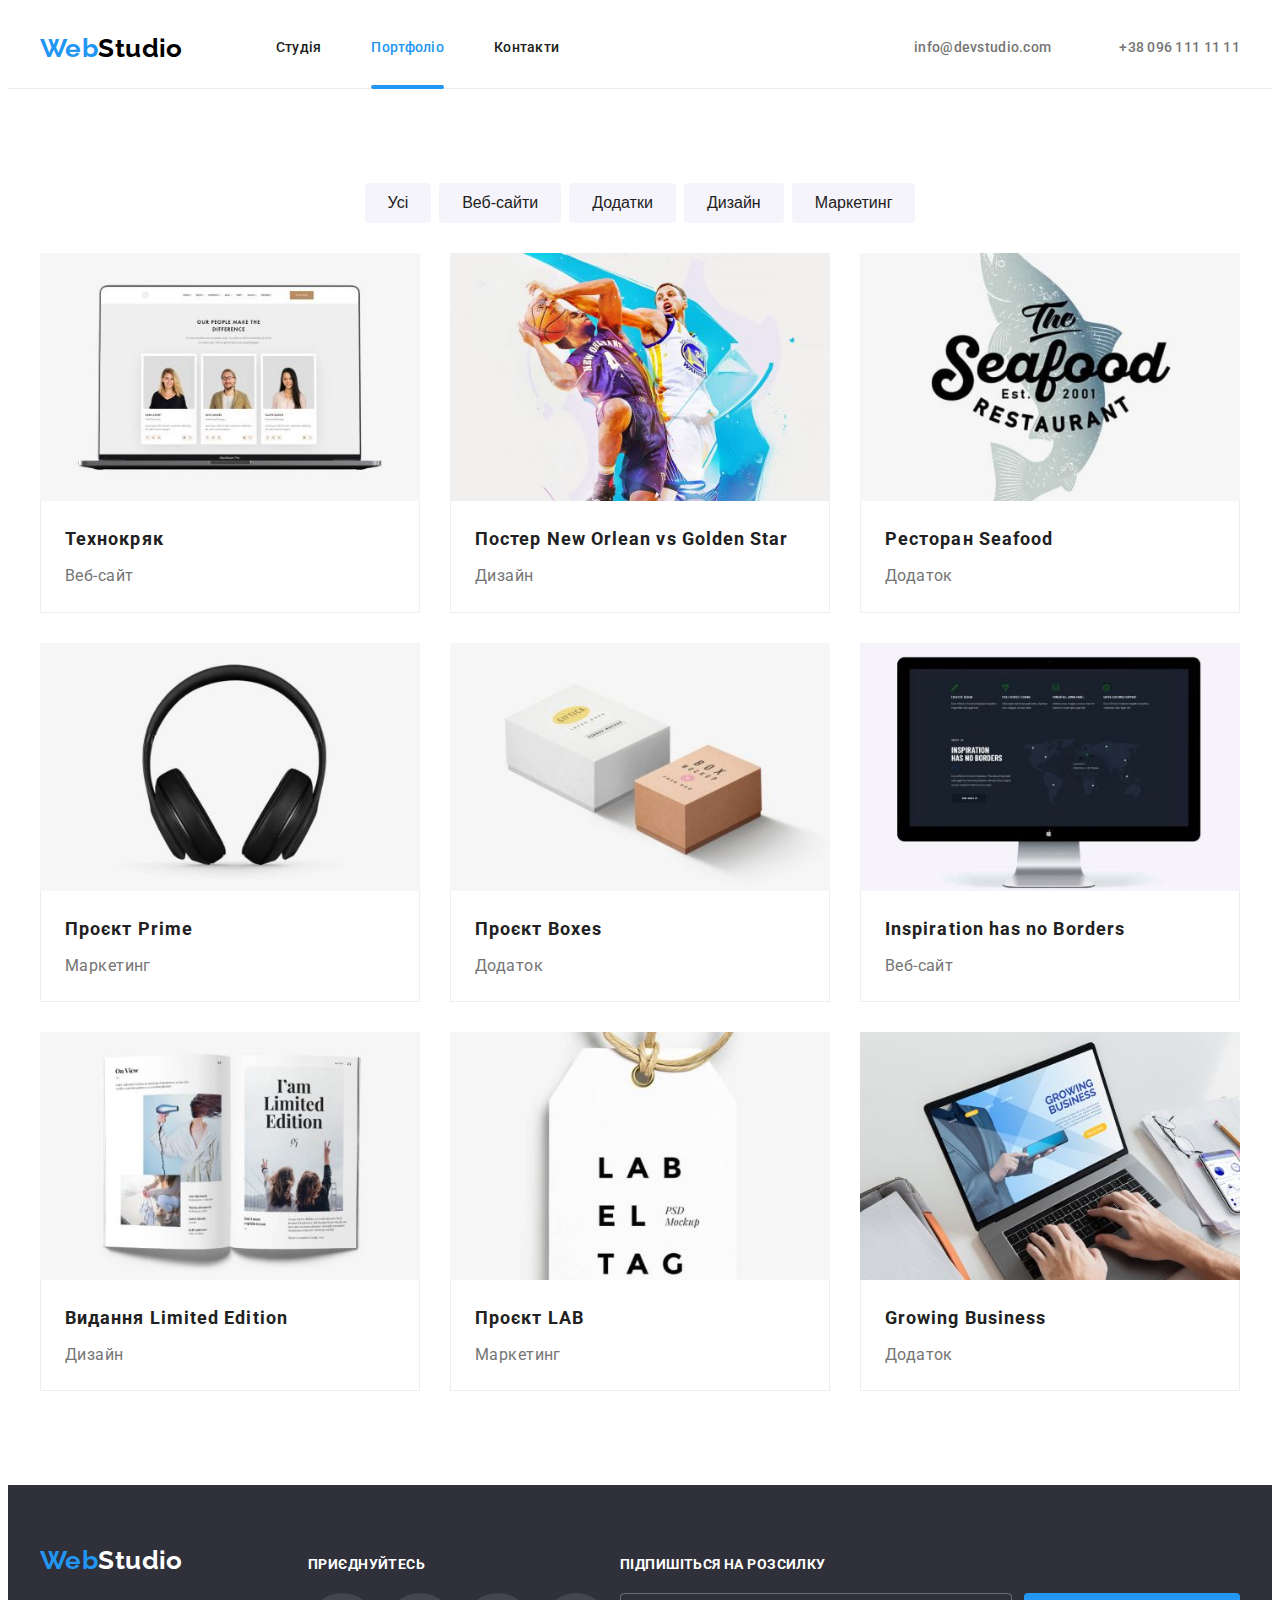
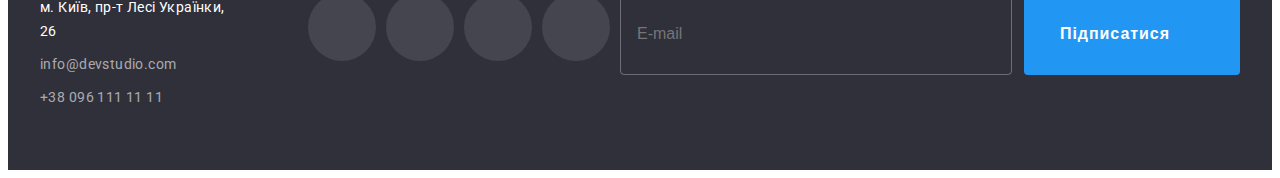
==== commit 7ca99cd4: "hw-08 fixed" ====
--- a/portfolio.html
+++ b/portfolio.html
@@ -374,6 +374,8 @@
        </form>
         </div>
     </footer>
+
+    <script src="./mobile-menu.js"></script>
     
 </body>
 </html>--- a/css/main.min.css
+++ b/css/main.min.css
@@ -1 +1 @@
-body{background-color:var(--white);color:#757575;font-family:Roboto,sans-serif;font-size:14px;letter-spacing:.03em}ul{list-style:none;margin:0;padding:0}a{text-decoration:none}img{display:block;max-width:100%;height:auto}p{margin-top:0;margin-bottom:0}.page-header{position:relative;background-color:#fff;border-bottom:1px solid #ececec}.logo{color:#2196f3;font-family:Raleway,sans-serif;font-weight:700;font-size:24px;line-height:1.17;padding-top:16px;padding-bottom:16px}@media screen and (min-width: 1200px){.logo{font-size:26px;line-height:1.19}}.logo--black{color:#000}.menu-button{position:absolute;top:10px;right:10px;display:-webkit-inline-box;display:-ms-inline-flexbox;display:inline-flex;margin:0;padding:0;border:none;background-color:rgba(0,0,0,0);-webkit-transition:fill 250ms cubic-bezier(0.4, 0, 0.2, 1),background-color 250ms cubic-bezier(0.4, 0, 0.2, 1),border 250ms cubic-bezier(0.4, 0, 0.2, 1);transition:fill 250ms cubic-bezier(0.4, 0, 0.2, 1),background-color 250ms cubic-bezier(0.4, 0, 0.2, 1),border 250ms cubic-bezier(0.4, 0, 0.2, 1)}@media screen and (min-width: 768px){.menu-button{display:none}}.menu-button .icon-close{display:none}.menu-button.is-open .icon-close{display:block}.menu-button.is-open .icon-menu{display:none}.menu-button:hover .icon-close{fill:#2196f3}@media screen and (max-width: 767px){.menu{display:none;position:absolute;top:0;left:0;width:100%;height:100vh;padding:32px 15px;background-color:#fff}.menu.is-open{display:-webkit-box;display:-ms-flexbox;display:flex;-webkit-box-orient:vertical;-webkit-box-direction:normal;-ms-flex-direction:column;flex-direction:column}}@media screen and (min-width: 768px){.menu{display:-webkit-box;display:-ms-flexbox;display:flex;-webkit-box-flex:2;-ms-flex-positive:2;flex-grow:2;margin-left:88px}}@media screen and (min-width: 1200px){.menu{margin-left:93px}}.site-nav{display:-webkit-box;display:-ms-flexbox;display:flex;-webkit-box-align:center;-ms-flex-align:center;align-items:center}@media screen and (max-width: 767px){.site-nav__list{margin-bottom:auto}}@media screen and (min-width: 768px){.site-nav__list{display:-webkit-box;display:-ms-flexbox;display:flex;-webkit-box-pack:justify;-ms-flex-pack:justify;justify-content:space-between}}@media screen and (min-width: 768px){.site-nav__item:not(:first-child){margin-left:50px}}.site-nav__link{display:block;padding-top:16px;padding-bottom:16px;color:#212121;font-weight:500;letter-spacing:.02em;-webkit-transition:color 250ms cubic-bezier(0.4, 0, 0.2, 1);transition:color 250ms cubic-bezier(0.4, 0, 0.2, 1)}.site-nav__link:hover,.site-nav__link:focus{color:#2196f3}.site-nav__link--current{color:#2196f3}@media screen and (max-width: 767px){.site-nav__link{font-size:40px;line-height:1.18}}@media screen and (min-width: 768px){.site-nav__link{font-size:14;line-height:1.14;padding-top:32px;padding-bottom:32px}}@media screen and (min-width: 768px){.site-nav__link--current{position:relative}.site-nav__link--current::after{content:" ";position:absolute;width:100%;height:4px;border-radius:2px;left:0;bottom:-1px;background:#2196f3}}@media screen and (max-width: 767px){.contacts{margin-top:auto;margin-bottom:32px}}@media screen and (min-width: 768px){.contacts{display:-webkit-box;display:-ms-flexbox;display:flex;-webkit-box-orient:vertical;-webkit-box-direction:reverse;-ms-flex-direction:column-reverse;flex-direction:column-reverse;-webkit-box-pack:center;-ms-flex-pack:center;justify-content:center;margin-left:96px}}@media screen and (min-width: 1200px){.contacts{-webkit-box-orient:horizontal;-webkit-box-direction:reverse;-ms-flex-direction:row-reverse;flex-direction:row-reverse;margin-left:auto}}@media screen and (min-width: 1200px){.contacts__item{margin-left:50px}}.contacts__link{display:block;color:#757575;font-weight:500;letter-spacing:.02em;-webkit-transition:color 250ms cubic-bezier(0.4, 0, 0.2, 1);transition:color 250ms cubic-bezier(0.4, 0, 0.2, 1)}@media screen and (max-width: 767px){.contacts__link{font-size:34px;line-height:1.18;padding-top:16px;padding-bottom:16px}.contacts__link--smaller-font{font-size:24px;line-height:1.17}.contacts__link--tel{color:#2196f3}}@media screen and (min-width: 768px){.contacts__link{font-size:12px;line-height:1.17;padding-top:5px;padding-bottom:5px}}@media screen and (min-width: 1200px){.contacts__link{font-size:14px;line-height:1.14;padding-top:32px;padding-bottom:32px}}.contacts__icon{display:none}@media screen and (min-width: 768px){.contacts__icon{display:inline-block;vertical-align:middle;margin-right:8px;fill:currentColor}}.menu-socials{display:-webkit-box;display:-ms-flexbox;display:flex}@media screen and (min-width: 768px){.menu-socials{display:none}}.menu-socials__link{font-weight:500;font-size:18px;line-height:1.22;letter-spacing:.02;color:#2196f3;padding-top:16px;padding-bottom:16px}.line{color:#2196f3;margin-left:10px;margin-right:10px}.container{margin-left:auto;margin-right:auto;padding-left:15px;padding-right:15px}@media screen and (min-width: 480px){.container{width:480px}}@media screen and (min-width: 768px){.container{width:768px}}@media screen and (min-width: 1200px){.container{width:1200px}}.hero{display:-webkit-box;display:-ms-flexbox;display:flex;-webkit-box-pack:center;-ms-flex-pack:center;justify-content:center;-webkit-box-align:center;-ms-flex-align:center;align-items:center;text-align:center;margin-left:auto;margin-right:auto;background-color:#c4c4c4;max-width:480px;height:400px;background-image:-webkit-gradient(linear, left top, right top, from(rgba(47, 48, 58, 0.4)), to(rgba(47, 48, 58, 0.4))),url("../../images/Hero/img_480.jpg");background-image:linear-gradient(to right, rgba(47, 48, 58, 0.4), rgba(47, 48, 58, 0.4)),url("../../images/Hero/img_480.jpg");background-repeat:no-repeat;background-position:center;background-size:cover}@media(min-device-pixel-ratio: 2),(-webkit-min-device-pixel-ratio: 2),(min-resolution: 192dpi),(min-resolution: 2dppx){.hero{background-image:-webkit-gradient(linear, left top, right top, from(rgba(47, 48, 58, 0.4)), to(rgba(47, 48, 58, 0.4))),url("../../images/Hero/img_960.jpg");background-image:linear-gradient(to right, rgba(47, 48, 58, 0.4), rgba(47, 48, 58, 0.4)),url("../../images/Hero/img_960.jpg")}}@media screen and (min-width: 768px){.hero{max-width:768px;height:400px;background-image:-webkit-gradient(linear, left top, right top, from(rgba(47, 48, 58, 0.4)), to(rgba(47, 48, 58, 0.4))),url("../../images/Hero/img_768.jpg");background-image:linear-gradient(to right, rgba(47, 48, 58, 0.4), rgba(47, 48, 58, 0.4)),url("../../images/Hero/img_768.jpg")}}@media screen and (min-width: 768px)and (min-device-pixel-ratio: 2),screen and (min-width: 768px)and (-webkit-min-device-pixel-ratio: 2),screen and (min-width: 768px)and (min-resolution: 192dpi),screen and (min-width: 768px)and (min-resolution: 2dppx){.hero{background-image:-webkit-gradient(linear, left top, right top, from(rgba(47, 48, 58, 0.4)), to(rgba(47, 48, 58, 0.4))),url("../../images/Hero/img_1536.jpg");background-image:linear-gradient(to right, rgba(47, 48, 58, 0.4), rgba(47, 48, 58, 0.4)),url("../../images/Hero/img_1536.jpg")}}@media screen and (min-width: 1200px){.hero{max-width:1600px;height:400px;background-image:-webkit-gradient(linear, left top, right top, from(rgba(47, 48, 58, 0.4)), to(rgba(47, 48, 58, 0.4))),url("../../images/Hero/img_1600.jpg");background-image:linear-gradient(to right, rgba(47, 48, 58, 0.4), rgba(47, 48, 58, 0.4)),url("../../images/Hero/img_1600.jpg")}}@media screen and (min-width: 1200px)and (min-device-pixel-ratio: 2),screen and (min-width: 1200px)and (-webkit-min-device-pixel-ratio: 2),screen and (min-width: 1200px)and (min-resolution: 192dpi),screen and (min-width: 1200px)and (min-resolution: 2dppx){.hero{background-image:-webkit-gradient(linear, left top, right top, from(rgba(47, 48, 58, 0.4)), to(rgba(47, 48, 58, 0.4))),url("../../images/Hero/img_3200.jpg");background-image:linear-gradient(to right, rgba(47, 48, 58, 0.4), rgba(47, 48, 58, 0.4)),url("../../images/Hero/img_3200.jpg")}}.hero__title{margin-top:0;margin-bottom:30px;color:#fff;font-weight:900;font-size:26px;line-height:1.62;letter-spacing:.06em;text-transform:uppercase}@media screen and (min-width: 1200px){.hero__title{font-size:44px;line-height:1.36}}.section{padding-top:60px;padding-bottom:60px}@media screen and (min-width: 1200px){.section{padding-top:94px;padding-bottom:94px}}.section__title{margin-top:0;margin-bottom:30px;text-align:center;color:#212121;font-weight:700;font-size:28px;line-height:1.17}@media screen and (min-width: 1200px){.section__title{margin-bottom:50px;font-size:36px}}.section__title--visually-hidden{position:absolute;white-space:nowrap;width:1px;height:1px;overflow:hidden;border:0;padding:0;clip:rect(0 0 0 0);-webkit-clip-path:inset(50%);clip-path:inset(50%);margin:-1px}@media screen and (min-width: 768px){.features{display:-webkit-box;display:-ms-flexbox;display:flex;-ms-flex-wrap:wrap;flex-wrap:wrap;margin:-15px}}@media screen and (min-width: 1200px){.features{-ms-flex-wrap:nowrap;flex-wrap:nowrap}}@media screen and (min-width: 768px){.features__item{margin:15px;-ms-flex-preferred-size:calc((100% - 60px)/2);flex-basis:calc((100% - 60px)/2)}}@media screen and (max-width: 767px){.features__item:not(:last-child){margin-bottom:30px}}.features__icon{display:-webkit-box;display:-ms-flexbox;display:flex;-webkit-box-pack:center;-ms-flex-pack:center;justify-content:center;-webkit-box-align:center;-ms-flex-align:center;align-items:center;max-width:450px;height:120px;border-radius:4px;margin-bottom:30px;background-color:#f5f4fa}@media screen and (min-width: 768px){.features__icon{max-width:354px}}@media screen and (min-width: 1200px){.features__icon{max-width:270px}}.features__title{margin-top:0;margin-bottom:10px;color:#212121;font-size:14px;font-weight:700;line-height:1.14}@media screen and (max-width: 767px){.features__title{text-align:center}}.features__text{line-height:1.71}.section--no-padding{padding-top:0}@media screen and (max-width: 1199px){.section--no-padding{display:none}}.work{display:-webkit-box;display:-ms-flexbox;display:flex;-webkit-box-pack:justify;-ms-flex-pack:justify;justify-content:space-between}.work__item{position:relative;width:370px}.work__description{position:absolute;left:0;bottom:0;display:-webkit-box;display:-ms-flexbox;display:flex;-webkit-box-pack:center;-ms-flex-pack:center;justify-content:center;-webkit-box-align:center;-ms-flex-align:center;align-items:center;width:100%;height:70px;font-weight:700;color:#fff;background-color:rgba(47,48,58,.8)}.section--bgc-change{background-color:#f5f4fa}@media screen and (min-width: 768px){.team{display:-webkit-box;display:-ms-flexbox;display:flex;-ms-flex-wrap:wrap;flex-wrap:wrap;margin:-15px}}.team__item{background-color:#fff;-webkit-box-shadow:0px 1px 3px rgba(0,0,0,.12),0px 1px 1px rgba(0,0,0,.14),0px 2px 1px rgba(0,0,0,.2);box-shadow:0px 1px 3px rgba(0,0,0,.12),0px 1px 1px rgba(0,0,0,.14),0px 2px 1px rgba(0,0,0,.2);border-radius:0px 0px 4px 4px;text-align:center}@media screen and (max-width: 767px){.team__item:not(:last-child){margin-bottom:30px}}@media screen and (min-width: 768px){.team__item{margin:15px;-ms-flex-preferred-size:calc((100% - 60px)/2);flex-basis:calc((100% - 60px)/2)}}@media screen and (min-width: 1200px){.team__item{-ms-flex-preferred-size:calc((100% - 120px)/4);flex-basis:calc((100% - 120px)/4)}}.team__info{padding-left:32px;padding-right:32px;padding-top:30px;padding-bottom:30px}.team__name{margin-top:0;margin-bottom:10px;color:#212121;font-weight:500;font-size:16px;line-height:1.19}.team__position{margin-bottom:16px;font-size:16px;line-height:1.19}.socials{display:-webkit-box;display:-ms-flexbox;display:flex;-webkit-box-pack:center;-ms-flex-pack:center;justify-content:center}.socials__link{display:-webkit-box;display:-ms-flexbox;display:flex;-webkit-box-pack:center;-ms-flex-pack:center;justify-content:center;-webkit-box-align:center;-ms-flex-align:center;align-items:center;padding:12px;width:44px;height:44px;border-radius:50%;color:#afb1b8;-webkit-transition:background-color 250ms cubic-bezier(0.4, 0, 0.2, 1),color 250ms cubic-bezier(0.4, 0, 0.2, 1);transition:background-color 250ms cubic-bezier(0.4, 0, 0.2, 1),color 250ms cubic-bezier(0.4, 0, 0.2, 1)}.socials__link:hover,.socials__link:focus{background-color:#2196f3;color:#fff}.socials__icon{fill:currentColor}.clients{display:-webkit-box;display:-ms-flexbox;display:flex;-ms-flex-wrap:wrap;flex-wrap:wrap;margin:-15px}.clients__item{margin:15px;width:calc((100% - 60px)/2);height:92px}@media screen and (min-width: 768px){.clients__item{width:calc((100% - 90px)/3)}}@media screen and (min-width: 1200px){.clients__item{width:170px}}.clients__link{display:-webkit-box;display:-ms-flexbox;display:flex;-webkit-box-pack:center;-ms-flex-pack:center;justify-content:center;-webkit-box-align:center;-ms-flex-align:center;align-items:center;width:100%;height:100%;border:1px solid #afb1b8;border-radius:4px;fill:#afb1b8;-webkit-transition:fill 250ms cubic-bezier(0.4, 0, 0.2, 1),border 250ms cubic-bezier(0.4, 0, 0.2, 1);transition:fill 250ms cubic-bezier(0.4, 0, 0.2, 1),border 250ms cubic-bezier(0.4, 0, 0.2, 1)}.clients__link:hover,.clients__link:focus{fill:#2196f3;border:1px solid #2196f3}@media screen and (min-width: 768px){.project{display:-webkit-box;display:-ms-flexbox;display:flex;-ms-flex-wrap:wrap;flex-wrap:wrap;margin:-15px}}@media screen and (max-width: 767px){.project__item:not(:last-child){margin-bottom:30px}}@media screen and (min-width: 768px){.project__item{margin:15px;-ms-flex-preferred-size:calc((100% - 60px)/2);flex-basis:calc((100% - 60px)/2)}}@media screen and (min-width: 1200px){.project__item{-ms-flex-preferred-size:calc((100% - 90px)/3);flex-basis:calc((100% - 90px)/3)}}.project .project__item:hover{-webkit-box-shadow:0px 1px 1px rgba(0,0,0,.12),0px 4px 4px rgba(0,0,0,.06),1px 4px 6px rgba(0,0,0,.16);box-shadow:0px 1px 1px rgba(0,0,0,.12),0px 4px 4px rgba(0,0,0,.06),1px 4px 6px rgba(0,0,0,.16)}.project__link{display:-webkit-box;display:-ms-flexbox;display:flex;-webkit-box-orient:vertical;-webkit-box-direction:normal;-ms-flex-direction:column;flex-direction:column;height:100%;margin-top:0;margin-bottom:0}.project__thumb{position:relative;overflow:hidden}.project__overlay{position:absolute;top:0;left:0;width:100%;height:100%;background-color:rgba(33,150,243,.9);display:-webkit-box;display:-ms-flexbox;display:flex;padding:50px 24px;-webkit-transform:translateY(100%);transform:translateY(100%);-webkit-transition:-webkit-transform 250ms cubic-bezier(0.4, 0, 0.2, 1);transition:-webkit-transform 250ms cubic-bezier(0.4, 0, 0.2, 1);transition:transform 250ms cubic-bezier(0.4, 0, 0.2, 1);transition:transform 250ms cubic-bezier(0.4, 0, 0.2, 1), -webkit-transform 250ms cubic-bezier(0.4, 0, 0.2, 1)}.project__link:hover .project__overlay,.project__link:focus .project__overlay{-webkit-transform:translateY(0);transform:translateY(0)}.project__desk{position:absolute;width:calc(100% - 48px);top:50%;left:50%;-webkit-transform:translate(-50%, -50%);transform:translate(-50%, -50%);display:-webkit-box;display:-ms-flexbox;display:flex;-webkit-box-align:center;-ms-flex-align:center;align-items:center;color:#fff;font-size:18px;line-height:1.56}.project__name{-webkit-box-flex:1;-ms-flex-positive:1;flex-grow:1;padding-top:20px;padding-bottom:20px;padding-left:24px;padding-right:24px;background:#fff;border-left:1px solid #eee;border-right:1px solid #eee;border-bottom:1px solid #eee}.project__title{margin-top:0;margin-bottom:4px;color:#212121;font-weight:700;font-size:18px;line-height:2;letter-spacing:.06em}.project__text{margin-top:0;margin-bottom:0;color:#757575;font-weight:400;font-size:16px;line-height:1.88}.button{display:-webkit-box;display:-ms-flexbox;display:flex;-webkit-box-pack:center;-ms-flex-pack:center;justify-content:center;-webkit-box-align:center;-ms-flex-align:center;align-items:center;padding-top:10px;padding-bottom:10px;margin-left:auto;margin-right:auto;border:1px solid rgba(0,0,0,0);border-radius:4px;min-width:216px;color:#fff;background-color:#2196f3;font-weight:700;font-size:16px;line-height:1.88;letter-spacing:.06em;-webkit-transition:background-color 250ms cubic-bezier(0.4, 0, 0.2, 1);transition:background-color 250ms cubic-bezier(0.4, 0, 0.2, 1)}.button:hover,.button:focus{background-color:#188ce8}.filter-button__list{display:-webkit-box;display:-ms-flexbox;display:flex;-webkit-box-pack:center;-ms-flex-pack:center;justify-content:center;margin-bottom:30px}@media screen and (max-width: 767px){.filter-button__list{-ms-flex-wrap:wrap;flex-wrap:wrap;-webkit-box-pack:start;-ms-flex-pack:start;justify-content:flex-start;row-gap:15px}}.filter-button__item:not(:last-child){margin-right:8px}.filter-button{display:inline-block;border:1px solid rgba(0,0,0,0);border-radius:4px;padding:6px 22px;text-align:center;color:#212121;background-color:#f5f4fa;font-weight:500;font-size:16px;line-height:1.62;-webkit-transition:color 250ms cubic-bezier(0.4, 0, 0.2, 1),background-color 250ms cubic-bezier(0.4, 0, 0.2, 1),-webkit-box-shadow 250ms cubic-bezier(0.4, 0, 0.2, 1);transition:color 250ms cubic-bezier(0.4, 0, 0.2, 1),background-color 250ms cubic-bezier(0.4, 0, 0.2, 1),-webkit-box-shadow 250ms cubic-bezier(0.4, 0, 0.2, 1);transition:box-shadow 250ms cubic-bezier(0.4, 0, 0.2, 1),color 250ms cubic-bezier(0.4, 0, 0.2, 1),background-color 250ms cubic-bezier(0.4, 0, 0.2, 1);transition:box-shadow 250ms cubic-bezier(0.4, 0, 0.2, 1),color 250ms cubic-bezier(0.4, 0, 0.2, 1),background-color 250ms cubic-bezier(0.4, 0, 0.2, 1),-webkit-box-shadow 250ms cubic-bezier(0.4, 0, 0.2, 1)}.filter-button:hover,.filter-button:focus{-webkit-box-shadow:0px 3px 1px rgba(0,0,0,.1),0px 1px 2px rgba(0,0,0,.08),0px 2px 2px rgba(0,0,0,.12);box-shadow:0px 3px 1px rgba(0,0,0,.1),0px 1px 2px rgba(0,0,0,.08),0px 2px 2px rgba(0,0,0,.12);color:#fff;background-color:#2196f3}.button,.filter-button,.button-close{cursor:pointer}.page-footer{background-color:#2f303a;padding-top:60px;padding-bottom:60px}@media screen and (max-width: 1199px){.page-footer{text-align:center}}@media screen and (min-width: 1200px){.container__footer{display:-webkit-box;display:-ms-flexbox;display:flex;-webkit-box-pack:justify;-ms-flex-pack:justify;justify-content:space-between;-webkit-box-align:baseline;-ms-flex-align:baseline;align-items:baseline}}@media screen and (min-width: 768px){.page-footer__wrap{display:-webkit-box;display:-ms-flexbox;display:flex;-ms-flex-pack:distribute;justify-content:space-around;-webkit-box-align:baseline;-ms-flex-align:baseline;align-items:baseline;margin-top:0}}.logo--white{color:#fff}.address{margin-top:20px}.address__link{display:inline-block;color:#fff;font-style:normal;font-weight:400;line-height:1.71;-webkit-transition:color 250ms cubic-bezier(0.4, 0, 0.2, 1);transition:color 250ms cubic-bezier(0.4, 0, 0.2, 1)}.address__link:hover,.address__link:focus{color:#2196f3}.address__link--transparent{margin-top:9px;color:rgba(255,255,255,.6)}@media screen and (max-width: 767px){.footer-socials{margin-top:60px}}@media screen and (min-width: 1200px){.footer-socials{margin-left:70px}}.footer-socials__slogan{margin-top:0;margin-bottom:0;color:#fff;font-weight:700;line-height:1.14}.footer-socials__list{display:-webkit-box;display:-ms-flexbox;display:flex;-webkit-box-pack:center;-ms-flex-pack:center;justify-content:center;margin-top:20px}.socials__link--footer{margin-right:10px;background-color:rgba(255,255,255,.1);fill:#fff}.socials__link--footer:hover,.socials__link--footer:focus{background-color:#2196f3}@media screen and (max-width: 1199px){.footer-form{margin-top:60px}}.footer-form__slogan{margin-top:0;margin-bottom:0;color:#fff;font-weight:700;line-height:1.14}.footer-form__field{margin-top:20px}@media screen and (min-width: 1200px){.footer-form__field{display:-webkit-box;display:-ms-flexbox;display:flex}}.footer-form__input{display:inline-block;width:100%;height:50px;padding:15px 16px;background-color:inherit;color:rgba(255,255,255,.6);font-size:16px;border:1px solid rgba(255,255,255,.3);border-radius:4px;-webkit-transition:border-color 250ms cubic-bezier(0.4, 0, 0.2, 1);transition:border-color 250ms cubic-bezier(0.4, 0, 0.2, 1)}.footer-form__input:focus{border-color:#2196f3}@media screen and (min-width: 768px){.footer-form__input{width:450px}}@media screen and (max-width: 1199px){.footer-form__input{margin-bottom:20px}}@media screen and (min-width: 1200px){.footer-form__input{width:358px;margin-right:12px}}.button__icon{fill:#fff;margin-left:10px}.backdrop{position:fixed;top:0;left:0;width:100%;height:100%;padding:94px 15px;background-color:rgba(0,0,0,.2);overflow-y:scroll;opacity:1;-webkit-transition:opacity 250ms cubic-bezier(0.4, 0, 0.2, 1);transition:opacity 250ms cubic-bezier(0.4, 0, 0.2, 1)}.backdrop.is-hidden{opacity:0;pointer-events:none}.backdrop.is-hidden .modal{-webkit-transform:translate(-50%, -50%) scale(0.9);transform:translate(-50%, -50%) scale(0.9)}.modal{margin-left:auto;margin-right:auto;max-width:450px;max-height:609px;border-radius:4px;background-color:#fff;-webkit-box-shadow:0px 1px 3px rgba(0,0,0,.12),0px 1px 1px rgba(0,0,0,.14),0px 2px 1px rgba(0,0,0,.2);box-shadow:0px 1px 3px rgba(0,0,0,.12),0px 1px 1px rgba(0,0,0,.14),0px 2px 1px rgba(0,0,0,.2);-webkit-transform:scale(1);transform:scale(1);-webkit-transition:-webkit-transform 250ms cubic-bezier(0.4, 0, 0.2, 1);transition:-webkit-transform 250ms cubic-bezier(0.4, 0, 0.2, 1);transition:transform 250ms cubic-bezier(0.4, 0, 0.2, 1);transition:transform 250ms cubic-bezier(0.4, 0, 0.2, 1), -webkit-transform 250ms cubic-bezier(0.4, 0, 0.2, 1)}@media screen and (min-width: 768px){.modal{position:absolute;width:450px;height:609px;top:50%;left:50%;-webkit-transform:translate(-50%, -50%) scale(1);transform:translate(-50%, -50%) scale(1)}}@media screen and (min-width: 1200px){.modal{min-width:528px;min-height:581px}}.button-close{position:absolute;top:8px;right:8px;display:-webkit-box;display:-ms-flexbox;display:flex;-webkit-box-pack:center;-ms-flex-pack:center;justify-content:center;-webkit-box-align:center;-ms-flex-align:center;align-items:center;width:30px;height:30px;padding:0;background-color:#fff;border:1px solid rgba(0,0,0,.1);border-radius:50%;-webkit-transition:fill 250ms cubic-bezier(0.4, 0, 0.2, 1),background-color 250ms cubic-bezier(0.4, 0, 0.2, 1),border 250ms cubic-bezier(0.4, 0, 0.2, 1);transition:fill 250ms cubic-bezier(0.4, 0, 0.2, 1),background-color 250ms cubic-bezier(0.4, 0, 0.2, 1),border 250ms cubic-bezier(0.4, 0, 0.2, 1)}.button-close:hover{fill:#2196f3}.form{margin-left:auto;margin-right:auto;padding:40px}@media screen and (min-width: 1200px){.form{min-width:528px}}.form__slogan{display:block;text-align:center;margin-bottom:12px;color:#212121;font-size:20px;line-height:1.15;letter-spacing:.03em}.form__field{position:relative;display:-webkit-box;display:-ms-flexbox;display:flex;-webkit-box-orient:vertical;-webkit-box-direction:normal;-ms-flex-direction:column;flex-direction:column;margin-bottom:10px}.form__field--last{margin-bottom:20px}.form__label{margin-bottom:4px;font-size:12px;line-height:1.17;letter-spacing:.01em}.form__input{height:40px;margin:0;padding-left:42px;border:1px solid rgba(33,33,33,.2);border-radius:4px;font-style:inherit;font-size:12px;line-height:1.17;letter-spacing:.01em;-webkit-transition:border-color 250ms cubic-bezier(0.4, 0, 0.2, 1);transition:border-color 250ms cubic-bezier(0.4, 0, 0.2, 1)}.form__field:focus-within .form__input{border-color:#2196f3}.form__icon{position:absolute;bottom:11px;left:12px;fill:#212121;-webkit-transition:fill 250ms cubic-bezier(0.4, 0, 0.2, 1);transition:fill 250ms cubic-bezier(0.4, 0, 0.2, 1)}.form__field:focus-within .form__icon{fill:#2196f3}.form__textarea{resize:none;height:120px;padding:12px 16px;border:1px solid rgba(33,33,33,.2);border-radius:4px}.form__field:focus-within .form__textarea{border-color:#2196f3}.form__textarea::-webkit-input-placeholder{color:rgba(117,117,117,.5)}.form__textarea::-moz-placeholder{color:rgba(117,117,117,.5)}.form__textarea:-ms-input-placeholder{color:rgba(117,117,117,.5)}.form__textarea::-ms-input-placeholder{color:rgba(117,117,117,.5)}.form__textarea::placeholder{color:rgba(117,117,117,.5)}.check{display:inline-block;margin-bottom:30px;font-size:12px;line-height:1.17}@media screen and (min-width: 1200px){.check{font-size:14px;line-height:1.71;margin-left:15px}}.check__input{position:absolute;white-space:nowrap;width:1px;height:1px;overflow:hidden;border:0;padding:0;clip:rect(0 0 0 0);-webkit-clip-path:inset(50%);clip-path:inset(50%);margin:-1px}.check__icon{display:inline-block;width:16px;height:15px;border:2px solid #212121;border-radius:2px;margin-right:7px}.check__input:checked+.check__icon{background-color:#2196f3;background-image:url(../images/icon-check.svg);background-size:contain;background-origin:border-box;border-color:#2196f3}.check__link{color:#2196f3;text-decoration:underline;margin-left:4px}.button__form{display:block;margin-left:auto;margin-right:auto;-webkit-box-shadow:0px 4px 4px rgba(0,0,0,.15);box-shadow:0px 4px 4px rgba(0,0,0,.15)}/*# sourceMappingURL=main.min.css.map */+body{background-color:var(--white);color:#757575;font-family:Roboto,sans-serif;font-size:14px;letter-spacing:.03em}ul{list-style:none;margin:0;padding:0}a{text-decoration:none}img{display:block;max-width:100%;height:auto}p{margin-top:0;margin-bottom:0}.page-header{position:relative;background-color:#fff;border-bottom:1px solid #ececec}.logo{color:#2196f3;font-family:Raleway,sans-serif;font-weight:700;font-size:24px;line-height:1.17;padding-top:16px;padding-bottom:16px}@media screen and (min-width: 1200px){.logo{font-size:26px;line-height:1.19}}.logo--black{color:#000}.menu-button{position:absolute;top:10px;right:10px;display:-webkit-inline-box;display:-ms-inline-flexbox;display:inline-flex;margin:0;padding:0;border:none;background-color:rgba(0,0,0,0);z-index:6;-webkit-transition:fill 250ms cubic-bezier(0.4, 0, 0.2, 1),background-color 250ms cubic-bezier(0.4, 0, 0.2, 1),border 250ms cubic-bezier(0.4, 0, 0.2, 1);transition:fill 250ms cubic-bezier(0.4, 0, 0.2, 1),background-color 250ms cubic-bezier(0.4, 0, 0.2, 1),border 250ms cubic-bezier(0.4, 0, 0.2, 1)}@media screen and (min-width: 768px){.menu-button{display:none}}.menu-button .icon-close{display:none}.menu-button.is-open .icon-close{display:block}.menu-button.is-open .icon-menu{display:none}.menu-button:hover .icon-close{fill:#2196f3}@media screen and (max-width: 767px){.menu{display:none;position:absolute;top:0;left:0;width:100%;height:100vh;padding:32px 15px;background-color:#fff}.menu.is-open{display:-webkit-box;display:-ms-flexbox;display:flex;-webkit-box-orient:vertical;-webkit-box-direction:normal;-ms-flex-direction:column;flex-direction:column;z-index:5}}@media screen and (min-width: 768px){.menu{display:-webkit-box;display:-ms-flexbox;display:flex;-webkit-box-flex:2;-ms-flex-positive:2;flex-grow:2;margin-left:88px}}@media screen and (min-width: 1200px){.menu{margin-left:93px}}.site-nav{display:-webkit-box;display:-ms-flexbox;display:flex;-webkit-box-align:center;-ms-flex-align:center;align-items:center}@media screen and (max-width: 767px){.site-nav__list{margin-bottom:auto}}@media screen and (min-width: 768px){.site-nav__list{display:-webkit-box;display:-ms-flexbox;display:flex;-webkit-box-pack:justify;-ms-flex-pack:justify;justify-content:space-between}}@media screen and (min-width: 768px){.site-nav__item:not(:first-child){margin-left:50px}}.site-nav__link{display:block;padding-top:16px;padding-bottom:16px;color:#212121;font-weight:500;letter-spacing:.02em;-webkit-transition:color 250ms cubic-bezier(0.4, 0, 0.2, 1);transition:color 250ms cubic-bezier(0.4, 0, 0.2, 1)}.site-nav__link:hover,.site-nav__link:focus{color:#2196f3}.site-nav__link--current{color:#2196f3}@media screen and (max-width: 767px){.site-nav__link{font-size:40px;line-height:1.18}}@media screen and (min-width: 768px){.site-nav__link{font-size:14;line-height:1.14;padding-top:32px;padding-bottom:32px}}@media screen and (min-width: 768px){.site-nav__link--current{position:relative}.site-nav__link--current::after{content:" ";position:absolute;width:100%;height:4px;border-radius:2px;left:0;bottom:-1px;background:#2196f3}}@media screen and (max-width: 767px){.contacts{margin-top:auto;margin-bottom:32px}}@media screen and (min-width: 768px){.contacts{display:-webkit-box;display:-ms-flexbox;display:flex;-webkit-box-orient:vertical;-webkit-box-direction:reverse;-ms-flex-direction:column-reverse;flex-direction:column-reverse;-webkit-box-pack:center;-ms-flex-pack:center;justify-content:center;margin-left:96px}}@media screen and (min-width: 1200px){.contacts{-webkit-box-orient:horizontal;-webkit-box-direction:reverse;-ms-flex-direction:row-reverse;flex-direction:row-reverse;margin-left:auto}}@media screen and (min-width: 1200px){.contacts__item{margin-left:50px}}.contacts__link{display:block;color:#757575;font-weight:500;letter-spacing:.02em;-webkit-transition:color 250ms cubic-bezier(0.4, 0, 0.2, 1);transition:color 250ms cubic-bezier(0.4, 0, 0.2, 1)}.contacts__link:hover,.contacts__link:focus{color:#2196f3}@media screen and (max-width: 767px){.contacts__link{font-size:34px;line-height:1.18;padding-top:16px;padding-bottom:16px}.contacts__link--smaller-font{font-size:24px;line-height:1.17}.contacts__link--tel{color:#2196f3}}@media screen and (min-width: 768px){.contacts__link{font-size:12px;line-height:1.17;padding-top:5px;padding-bottom:5px}}@media screen and (min-width: 1200px){.contacts__link{font-size:14px;line-height:1.14;padding-top:32px;padding-bottom:32px}}.contacts__icon{display:none}@media screen and (min-width: 768px){.contacts__icon{display:inline-block;vertical-align:middle;margin-right:8px;fill:currentColor}}.menu-socials{display:-webkit-box;display:-ms-flexbox;display:flex}@media screen and (min-width: 768px){.menu-socials{display:none}}.menu-socials__link{font-weight:500;font-size:18px;line-height:1.22;letter-spacing:.02;color:#2196f3;padding-top:16px;padding-bottom:16px}.line{color:#2196f3;margin-left:10px;margin-right:10px}.container{margin-left:auto;margin-right:auto;padding-left:15px;padding-right:15px}@media screen and (min-width: 480px){.container{width:480px}}@media screen and (min-width: 768px){.container{width:768px}}@media screen and (min-width: 1200px){.container{width:1200px}}.hero{display:-webkit-box;display:-ms-flexbox;display:flex;-webkit-box-pack:center;-ms-flex-pack:center;justify-content:center;-webkit-box-align:center;-ms-flex-align:center;align-items:center;text-align:center;margin-left:auto;margin-right:auto;background-color:#c4c4c4;max-width:480px;height:400px;background-image:-webkit-gradient(linear, left top, right top, from(rgba(47, 48, 58, 0.4)), to(rgba(47, 48, 58, 0.4))),url("../images/Hero/img_480.jpg");background-image:linear-gradient(to right, rgba(47, 48, 58, 0.4), rgba(47, 48, 58, 0.4)),url("../images/Hero/img_480.jpg");background-repeat:no-repeat;background-position:center;background-size:cover}@media(min-device-pixel-ratio: 2),(-webkit-min-device-pixel-ratio: 2),(min-resolution: 192dpi),(min-resolution: 2dppx){.hero{background-image:-webkit-gradient(linear, left top, right top, from(rgba(47, 48, 58, 0.4)), to(rgba(47, 48, 58, 0.4))),url("../images/Hero/img_960.jpg");background-image:linear-gradient(to right, rgba(47, 48, 58, 0.4), rgba(47, 48, 58, 0.4)),url("../images/Hero/img_960.jpg")}}@media screen and (min-width: 768px){.hero{max-width:768px;height:400px;background-image:-webkit-gradient(linear, left top, right top, from(rgba(47, 48, 58, 0.4)), to(rgba(47, 48, 58, 0.4))),url("../images/Hero/img_768.jpg");background-image:linear-gradient(to right, rgba(47, 48, 58, 0.4), rgba(47, 48, 58, 0.4)),url("../images/Hero/img_768.jpg")}}@media screen and (min-width: 768px)and (min-device-pixel-ratio: 2),screen and (min-width: 768px)and (-webkit-min-device-pixel-ratio: 2),screen and (min-width: 768px)and (min-resolution: 192dpi),screen and (min-width: 768px)and (min-resolution: 2dppx){.hero{background-image:-webkit-gradient(linear, left top, right top, from(rgba(47, 48, 58, 0.4)), to(rgba(47, 48, 58, 0.4))),url("../images/Hero/img_1536.jpg");background-image:linear-gradient(to right, rgba(47, 48, 58, 0.4), rgba(47, 48, 58, 0.4)),url("../images/Hero/img_1536.jpg")}}@media screen and (min-width: 1200px){.hero{max-width:1600px;height:400px;background-image:-webkit-gradient(linear, left top, right top, from(rgba(47, 48, 58, 0.4)), to(rgba(47, 48, 58, 0.4))),url("../images/Hero/img_1600.jpg");background-image:linear-gradient(to right, rgba(47, 48, 58, 0.4), rgba(47, 48, 58, 0.4)),url("../images/Hero/img_1600.jpg")}}@media screen and (min-width: 1200px)and (min-device-pixel-ratio: 2),screen and (min-width: 1200px)and (-webkit-min-device-pixel-ratio: 2),screen and (min-width: 1200px)and (min-resolution: 192dpi),screen and (min-width: 1200px)and (min-resolution: 2dppx){.hero{background-image:-webkit-gradient(linear, left top, right top, from(rgba(47, 48, 58, 0.4)), to(rgba(47, 48, 58, 0.4))),url("../images/Hero/img_3200.jpg");background-image:linear-gradient(to right, rgba(47, 48, 58, 0.4), rgba(47, 48, 58, 0.4)),url("../images/Hero/img_3200.jpg")}}.hero__title{margin-top:0;margin-bottom:30px;color:#fff;font-weight:900;font-size:26px;line-height:1.62;letter-spacing:.06em;text-transform:uppercase}@media screen and (min-width: 1200px){.hero__title{font-size:44px;line-height:1.36}}.section{padding-top:60px;padding-bottom:60px}@media screen and (min-width: 1200px){.section{padding-top:94px;padding-bottom:94px}}.section__title{margin-top:0;margin-bottom:30px;text-align:center;color:#212121;font-weight:700;font-size:28px;line-height:1.17}@media screen and (min-width: 1200px){.section__title{margin-bottom:50px;font-size:36px}}.section__title--visually-hidden{position:absolute;white-space:nowrap;width:1px;height:1px;overflow:hidden;border:0;padding:0;clip:rect(0 0 0 0);-webkit-clip-path:inset(50%);clip-path:inset(50%);margin:-1px}@media screen and (min-width: 768px){.features{display:-webkit-box;display:-ms-flexbox;display:flex;-ms-flex-wrap:wrap;flex-wrap:wrap;margin:-15px}}@media screen and (min-width: 1200px){.features{-ms-flex-wrap:nowrap;flex-wrap:nowrap}}@media screen and (min-width: 768px){.features__item{margin:15px;-ms-flex-preferred-size:calc((100% - 60px)/2);flex-basis:calc((100% - 60px)/2)}}@media screen and (max-width: 767px){.features__item:not(:last-child){margin-bottom:30px}}.features__icon{display:-webkit-box;display:-ms-flexbox;display:flex;-webkit-box-pack:center;-ms-flex-pack:center;justify-content:center;-webkit-box-align:center;-ms-flex-align:center;align-items:center;max-width:450px;height:120px;border-radius:4px;margin-bottom:30px;background-color:#f5f4fa}@media screen and (min-width: 768px){.features__icon{max-width:354px}}@media screen and (min-width: 1200px){.features__icon{max-width:270px}}.features__title{margin-top:0;margin-bottom:10px;color:#212121;font-size:14px;font-weight:700;line-height:1.14}@media screen and (max-width: 767px){.features__title{text-align:center}}.features__text{line-height:1.71}.section--no-padding{padding-top:0}@media screen and (max-width: 1199px){.section--no-padding{display:none}}.work{display:-webkit-box;display:-ms-flexbox;display:flex;-webkit-box-pack:justify;-ms-flex-pack:justify;justify-content:space-between}.work__item{position:relative;width:370px}.work__description{position:absolute;left:0;bottom:0;display:-webkit-box;display:-ms-flexbox;display:flex;-webkit-box-pack:center;-ms-flex-pack:center;justify-content:center;-webkit-box-align:center;-ms-flex-align:center;align-items:center;width:100%;height:70px;font-weight:700;color:#fff;background-color:rgba(47,48,58,.8)}.section--bgc-change{background-color:#f5f4fa}@media screen and (min-width: 768px){.team{display:-webkit-box;display:-ms-flexbox;display:flex;-ms-flex-wrap:wrap;flex-wrap:wrap;margin:-15px}}.team__item{background-color:#fff;-webkit-box-shadow:0px 1px 3px rgba(0,0,0,.12),0px 1px 1px rgba(0,0,0,.14),0px 2px 1px rgba(0,0,0,.2);box-shadow:0px 1px 3px rgba(0,0,0,.12),0px 1px 1px rgba(0,0,0,.14),0px 2px 1px rgba(0,0,0,.2);border-radius:0px 0px 4px 4px;text-align:center}@media screen and (max-width: 767px){.team__item:not(:last-child){margin-bottom:30px}}@media screen and (min-width: 768px){.team__item{margin:15px;-ms-flex-preferred-size:calc((100% - 60px)/2);flex-basis:calc((100% - 60px)/2)}}@media screen and (min-width: 1200px){.team__item{-ms-flex-preferred-size:calc((100% - 120px)/4);flex-basis:calc((100% - 120px)/4)}}.team__info{padding-left:32px;padding-right:32px;padding-top:30px;padding-bottom:30px}.team__name{margin-top:0;margin-bottom:10px;color:#212121;font-weight:500;font-size:16px;line-height:1.19}.team__position{margin-bottom:16px;font-size:16px;line-height:1.19}.socials{display:-webkit-box;display:-ms-flexbox;display:flex;-webkit-box-pack:center;-ms-flex-pack:center;justify-content:center}.socials__link{display:-webkit-box;display:-ms-flexbox;display:flex;-webkit-box-pack:center;-ms-flex-pack:center;justify-content:center;-webkit-box-align:center;-ms-flex-align:center;align-items:center;padding:12px;width:44px;height:44px;border-radius:50%;color:#afb1b8;-webkit-transition:background-color 250ms cubic-bezier(0.4, 0, 0.2, 1),color 250ms cubic-bezier(0.4, 0, 0.2, 1);transition:background-color 250ms cubic-bezier(0.4, 0, 0.2, 1),color 250ms cubic-bezier(0.4, 0, 0.2, 1)}.socials__link:not(:last-child){margin-right:10px}.socials__link:hover,.socials__link:focus{background-color:#2196f3;color:#fff}.socials__icon{fill:currentColor}.clients{display:-webkit-box;display:-ms-flexbox;display:flex;-ms-flex-wrap:wrap;flex-wrap:wrap;margin:-15px}.clients__item{margin:15px;width:calc((100% - 60px)/2);height:92px}@media screen and (min-width: 768px){.clients__item{width:calc((100% - 90px)/3)}}@media screen and (min-width: 1200px){.clients__item{width:170px}}.clients__link{display:-webkit-box;display:-ms-flexbox;display:flex;-webkit-box-pack:center;-ms-flex-pack:center;justify-content:center;-webkit-box-align:center;-ms-flex-align:center;align-items:center;width:100%;height:100%;border:1px solid #afb1b8;border-radius:4px;fill:#afb1b8;-webkit-transition:fill 250ms cubic-bezier(0.4, 0, 0.2, 1),border 250ms cubic-bezier(0.4, 0, 0.2, 1);transition:fill 250ms cubic-bezier(0.4, 0, 0.2, 1),border 250ms cubic-bezier(0.4, 0, 0.2, 1)}.clients__link:hover,.clients__link:focus{fill:#2196f3;border:1px solid #2196f3}@media screen and (min-width: 768px){.project{display:-webkit-box;display:-ms-flexbox;display:flex;-ms-flex-wrap:wrap;flex-wrap:wrap;margin:-15px}}@media screen and (max-width: 767px){.project__item:not(:last-child){margin-bottom:30px}}@media screen and (min-width: 768px){.project__item{margin:15px;-ms-flex-preferred-size:calc((100% - 60px)/2);flex-basis:calc((100% - 60px)/2)}}@media screen and (min-width: 1200px){.project__item{-ms-flex-preferred-size:calc((100% - 90px)/3);flex-basis:calc((100% - 90px)/3)}}.project .project__item:hover{-webkit-box-shadow:0px 1px 1px rgba(0,0,0,.12),0px 4px 4px rgba(0,0,0,.06),1px 4px 6px rgba(0,0,0,.16);box-shadow:0px 1px 1px rgba(0,0,0,.12),0px 4px 4px rgba(0,0,0,.06),1px 4px 6px rgba(0,0,0,.16)}.project__link{display:-webkit-box;display:-ms-flexbox;display:flex;-webkit-box-orient:vertical;-webkit-box-direction:normal;-ms-flex-direction:column;flex-direction:column;height:100%;margin-top:0;margin-bottom:0}.project__thumb{position:relative;overflow:hidden}.project__overlay{position:absolute;top:0;left:0;width:100%;height:100%;background-color:rgba(33,150,243,.9);display:-webkit-box;display:-ms-flexbox;display:flex;padding:50px 24px;-webkit-transform:translateY(100%);transform:translateY(100%);-webkit-transition:-webkit-transform 250ms cubic-bezier(0.4, 0, 0.2, 1);transition:-webkit-transform 250ms cubic-bezier(0.4, 0, 0.2, 1);transition:transform 250ms cubic-bezier(0.4, 0, 0.2, 1);transition:transform 250ms cubic-bezier(0.4, 0, 0.2, 1), -webkit-transform 250ms cubic-bezier(0.4, 0, 0.2, 1)}.project__link:hover .project__overlay,.project__link:focus .project__overlay{-webkit-transform:translateY(0);transform:translateY(0)}.project__desk{position:absolute;width:calc(100% - 48px);top:50%;left:50%;-webkit-transform:translate(-50%, -50%);transform:translate(-50%, -50%);display:-webkit-box;display:-ms-flexbox;display:flex;-webkit-box-align:center;-ms-flex-align:center;align-items:center;color:#fff;font-size:18px;line-height:1.56}.project__name{-webkit-box-flex:1;-ms-flex-positive:1;flex-grow:1;padding-top:20px;padding-bottom:20px;padding-left:24px;padding-right:24px;background:#fff;border-left:1px solid #eee;border-right:1px solid #eee;border-bottom:1px solid #eee}.project__title{margin-top:0;margin-bottom:4px;color:#212121;font-weight:700;font-size:18px;line-height:2;letter-spacing:.06em}.project__text{margin-top:0;margin-bottom:0;color:#757575;font-weight:400;font-size:16px;line-height:1.88}.button{display:-webkit-box;display:-ms-flexbox;display:flex;-webkit-box-pack:center;-ms-flex-pack:center;justify-content:center;-webkit-box-align:center;-ms-flex-align:center;align-items:center;padding-top:10px;padding-bottom:10px;margin-left:auto;margin-right:auto;border:1px solid rgba(0,0,0,0);border-radius:4px;min-width:216px;color:#fff;background-color:#2196f3;font-weight:700;font-size:16px;line-height:1.88;letter-spacing:.06em;-webkit-transition:background-color 250ms cubic-bezier(0.4, 0, 0.2, 1);transition:background-color 250ms cubic-bezier(0.4, 0, 0.2, 1)}.button:hover,.button:focus{background-color:#188ce8}.filter-button__list{display:-webkit-box;display:-ms-flexbox;display:flex;-webkit-box-pack:center;-ms-flex-pack:center;justify-content:center;margin-bottom:30px}@media screen and (max-width: 767px){.filter-button__list{-ms-flex-wrap:wrap;flex-wrap:wrap;-webkit-box-pack:start;-ms-flex-pack:start;justify-content:flex-start;row-gap:15px}}.filter-button__item:not(:last-child){margin-right:8px}.filter-button{display:inline-block;border:1px solid rgba(0,0,0,0);border-radius:4px;padding:6px 22px;text-align:center;color:#212121;background-color:#f5f4fa;font-weight:500;font-size:16px;line-height:1.62;-webkit-transition:color 250ms cubic-bezier(0.4, 0, 0.2, 1),background-color 250ms cubic-bezier(0.4, 0, 0.2, 1),-webkit-box-shadow 250ms cubic-bezier(0.4, 0, 0.2, 1);transition:color 250ms cubic-bezier(0.4, 0, 0.2, 1),background-color 250ms cubic-bezier(0.4, 0, 0.2, 1),-webkit-box-shadow 250ms cubic-bezier(0.4, 0, 0.2, 1);transition:box-shadow 250ms cubic-bezier(0.4, 0, 0.2, 1),color 250ms cubic-bezier(0.4, 0, 0.2, 1),background-color 250ms cubic-bezier(0.4, 0, 0.2, 1);transition:box-shadow 250ms cubic-bezier(0.4, 0, 0.2, 1),color 250ms cubic-bezier(0.4, 0, 0.2, 1),background-color 250ms cubic-bezier(0.4, 0, 0.2, 1),-webkit-box-shadow 250ms cubic-bezier(0.4, 0, 0.2, 1)}.filter-button:hover,.filter-button:focus{-webkit-box-shadow:0px 3px 1px rgba(0,0,0,.1),0px 1px 2px rgba(0,0,0,.08),0px 2px 2px rgba(0,0,0,.12);box-shadow:0px 3px 1px rgba(0,0,0,.1),0px 1px 2px rgba(0,0,0,.08),0px 2px 2px rgba(0,0,0,.12);color:#fff;background-color:#2196f3}.button,.filter-button,.button-close{cursor:pointer}.page-footer{background-color:#2f303a;padding-top:60px;padding-bottom:60px}@media screen and (max-width: 1199px){.page-footer{text-align:center}}@media screen and (min-width: 1200px){.container__footer{display:-webkit-box;display:-ms-flexbox;display:flex;-webkit-box-pack:justify;-ms-flex-pack:justify;justify-content:space-between;-webkit-box-align:baseline;-ms-flex-align:baseline;align-items:baseline}}@media screen and (min-width: 768px){.page-footer__wrap{display:-webkit-box;display:-ms-flexbox;display:flex;-ms-flex-pack:distribute;justify-content:space-around;-webkit-box-align:baseline;-ms-flex-align:baseline;align-items:baseline;margin-top:0}}.logo--white{color:#fff}.address{margin-top:20px}.address__link{display:inline-block;color:#fff;font-style:normal;font-weight:400;line-height:1.71;-webkit-transition:color 250ms cubic-bezier(0.4, 0, 0.2, 1);transition:color 250ms cubic-bezier(0.4, 0, 0.2, 1)}.address__link:hover,.address__link:focus{color:#2196f3}.address__link--transparent{margin-top:9px;color:rgba(255,255,255,.6)}@media screen and (max-width: 767px){.footer-socials{margin-top:60px}}@media screen and (min-width: 1200px){.footer-socials{margin-left:70px}}.footer-socials__slogan{margin-top:0;margin-bottom:0;color:#fff;font-weight:700;line-height:1.14}.footer-socials__list{display:-webkit-box;display:-ms-flexbox;display:flex;-webkit-box-pack:center;-ms-flex-pack:center;justify-content:center;margin-top:20px}.socials__link--footer{margin-right:10px;background-color:rgba(255,255,255,.1);fill:#fff}.socials__link--footer:hover,.socials__link--footer:focus{background-color:#2196f3}@media screen and (max-width: 1199px){.footer-form{margin-top:60px}}.footer-form__slogan{margin-top:0;margin-bottom:0;color:#fff;font-weight:700;line-height:1.14}.footer-form__field{margin-top:20px}@media screen and (min-width: 1200px){.footer-form__field{display:-webkit-box;display:-ms-flexbox;display:flex}}.footer-form__input{display:inline-block;width:100%;height:50px;padding:15px 16px;background-color:inherit;color:rgba(255,255,255,.6);font-size:16px;border:1px solid rgba(255,255,255,.3);border-radius:4px;-webkit-transition:border-color 250ms cubic-bezier(0.4, 0, 0.2, 1);transition:border-color 250ms cubic-bezier(0.4, 0, 0.2, 1)}.footer-form__input:focus{border-color:#2196f3}@media screen and (min-width: 768px){.footer-form__input{width:450px}}@media screen and (max-width: 1199px){.footer-form__input{margin-bottom:20px}}@media screen and (min-width: 1200px){.footer-form__input{width:358px;margin-right:12px}}.button__icon{fill:#fff;margin-left:10px}.backdrop{position:fixed;top:0;left:0;width:100%;height:100%;padding:94px 15px;background-color:rgba(0,0,0,.2);z-index:100;overflow-y:scroll;opacity:1;-webkit-transition:opacity 250ms cubic-bezier(0.4, 0, 0.2, 1);transition:opacity 250ms cubic-bezier(0.4, 0, 0.2, 1)}.backdrop.is-hidden{opacity:0;pointer-events:none}.backdrop.is-hidden .modal{-webkit-transform:translate(-50%, -50%) scale(0.9);transform:translate(-50%, -50%) scale(0.9)}.modal{margin-left:auto;margin-right:auto;max-width:450px;max-height:609px;border-radius:4px;background-color:#fff;-webkit-box-shadow:0px 1px 3px rgba(0,0,0,.12),0px 1px 1px rgba(0,0,0,.14),0px 2px 1px rgba(0,0,0,.2);box-shadow:0px 1px 3px rgba(0,0,0,.12),0px 1px 1px rgba(0,0,0,.14),0px 2px 1px rgba(0,0,0,.2);-webkit-transform:scale(1);transform:scale(1);-webkit-transition:-webkit-transform 250ms cubic-bezier(0.4, 0, 0.2, 1);transition:-webkit-transform 250ms cubic-bezier(0.4, 0, 0.2, 1);transition:transform 250ms cubic-bezier(0.4, 0, 0.2, 1);transition:transform 250ms cubic-bezier(0.4, 0, 0.2, 1), -webkit-transform 250ms cubic-bezier(0.4, 0, 0.2, 1)}@media screen and (min-width: 768px){.modal{position:absolute;width:450px;height:609px;top:50%;left:50%;-webkit-transform:translate(-50%, -50%) scale(1);transform:translate(-50%, -50%) scale(1)}}@media screen and (min-width: 1200px){.modal{min-width:528px;min-height:581px}}.button-close{position:absolute;top:8px;right:8px;display:-webkit-box;display:-ms-flexbox;display:flex;-webkit-box-pack:center;-ms-flex-pack:center;justify-content:center;-webkit-box-align:center;-ms-flex-align:center;align-items:center;width:30px;height:30px;padding:0;background-color:#fff;border:1px solid rgba(0,0,0,.1);border-radius:50%;-webkit-transition:fill 250ms cubic-bezier(0.4, 0, 0.2, 1),background-color 250ms cubic-bezier(0.4, 0, 0.2, 1),border 250ms cubic-bezier(0.4, 0, 0.2, 1);transition:fill 250ms cubic-bezier(0.4, 0, 0.2, 1),background-color 250ms cubic-bezier(0.4, 0, 0.2, 1),border 250ms cubic-bezier(0.4, 0, 0.2, 1)}.button-close:hover{fill:#2196f3}.form{margin-left:auto;margin-right:auto;padding:40px}@media screen and (min-width: 1200px){.form{min-width:528px}}.form__slogan{display:block;text-align:center;margin-bottom:12px;color:#212121;font-size:20px;line-height:1.15;letter-spacing:.03em}.form__field{position:relative;display:-webkit-box;display:-ms-flexbox;display:flex;-webkit-box-orient:vertical;-webkit-box-direction:normal;-ms-flex-direction:column;flex-direction:column;margin-bottom:10px}.form__field--last{margin-bottom:20px}.form__label{margin-bottom:4px;font-size:12px;line-height:1.17;letter-spacing:.01em}.form__input{height:40px;margin:0;padding-left:42px;border:1px solid rgba(33,33,33,.2);border-radius:4px;font-style:inherit;font-size:12px;line-height:1.17;letter-spacing:.01em;-webkit-transition:border-color 250ms cubic-bezier(0.4, 0, 0.2, 1);transition:border-color 250ms cubic-bezier(0.4, 0, 0.2, 1)}.form__field:focus-within .form__input{border-color:#2196f3}.form__icon{position:absolute;bottom:11px;left:12px;fill:#212121;-webkit-transition:fill 250ms cubic-bezier(0.4, 0, 0.2, 1);transition:fill 250ms cubic-bezier(0.4, 0, 0.2, 1)}.form__field:focus-within .form__icon{fill:#2196f3}.form__textarea{resize:none;height:120px;padding:12px 16px;border:1px solid rgba(33,33,33,.2);border-radius:4px}.form__field:focus-within .form__textarea{border-color:#2196f3}.form__textarea::-webkit-input-placeholder{color:rgba(117,117,117,.5)}.form__textarea::-moz-placeholder{color:rgba(117,117,117,.5)}.form__textarea:-ms-input-placeholder{color:rgba(117,117,117,.5)}.form__textarea::-ms-input-placeholder{color:rgba(117,117,117,.5)}.form__textarea::placeholder{color:rgba(117,117,117,.5)}.check{display:inline-block;margin-bottom:30px;font-size:12px;line-height:1.17}@media screen and (min-width: 1200px){.check{font-size:14px;line-height:1.71;margin-left:15px}}.check__input{position:absolute;white-space:nowrap;width:1px;height:1px;overflow:hidden;border:0;padding:0;clip:rect(0 0 0 0);-webkit-clip-path:inset(50%);clip-path:inset(50%);margin:-1px}.check__icon{display:inline-block;width:16px;height:15px;border:2px solid #212121;border-radius:2px;margin-right:7px}.check__input:checked+.check__icon{background-color:#2196f3;background-image:url(../images/icon-check.svg);background-size:contain;background-origin:border-box;border-color:#2196f3}.check__link{color:#2196f3;text-decoration:underline;margin-left:4px}.button__form{display:block;margin-left:auto;margin-right:auto;-webkit-box-shadow:0px 4px 4px rgba(0,0,0,.15);box-shadow:0px 4px 4px rgba(0,0,0,.15)}/*# sourceMappingURL=main.min.css.map */